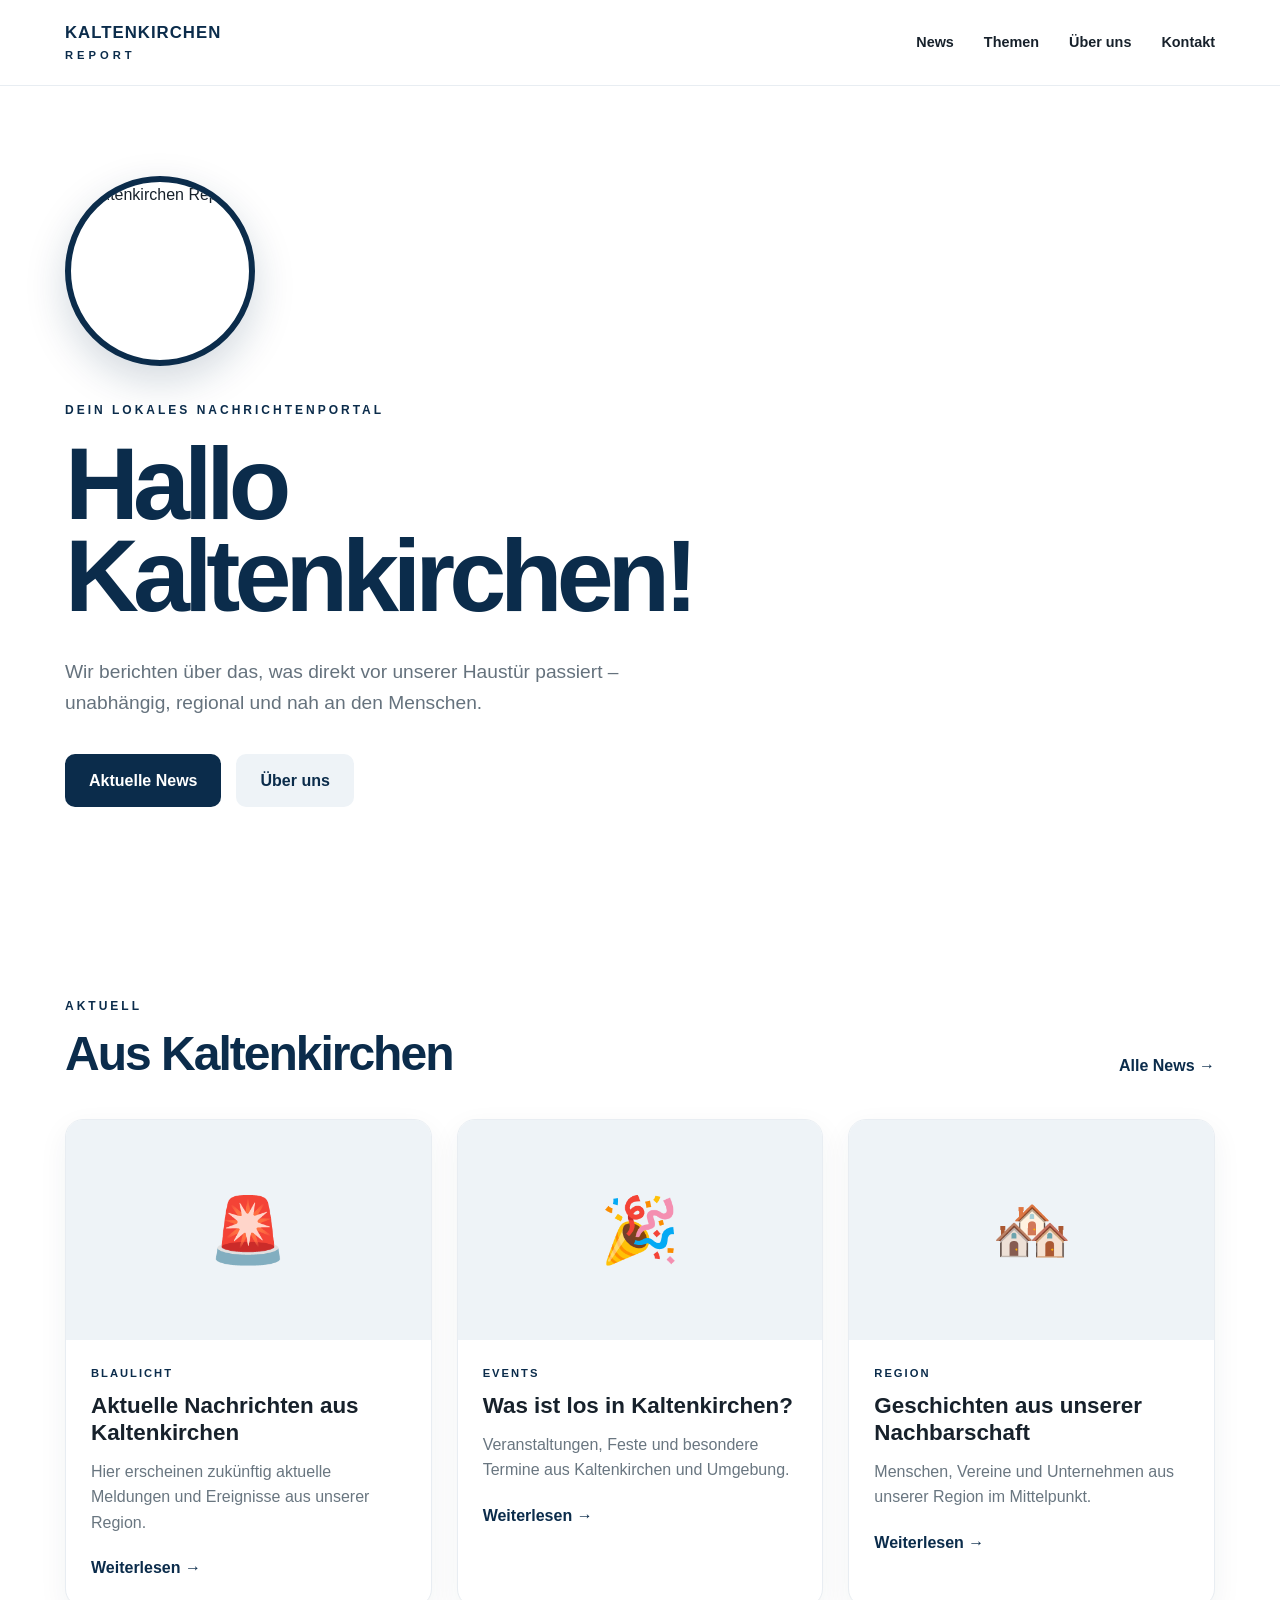
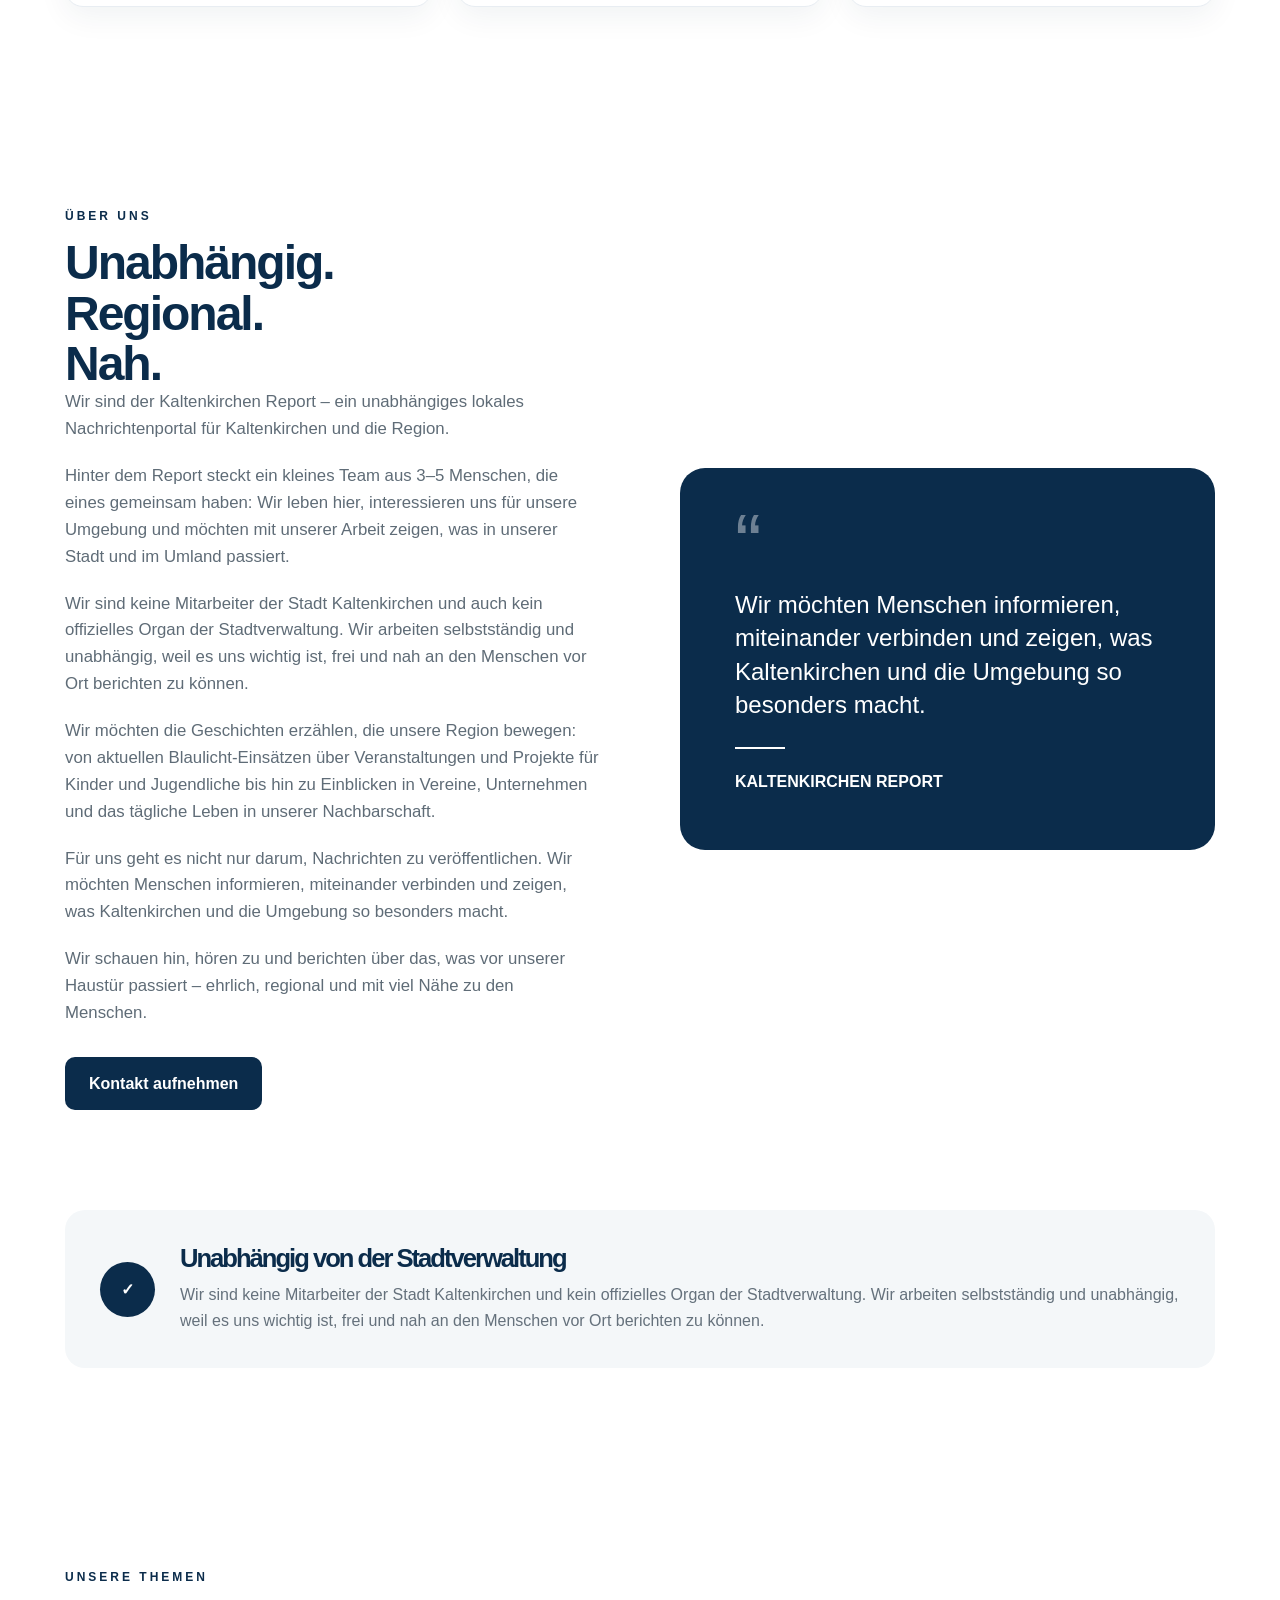
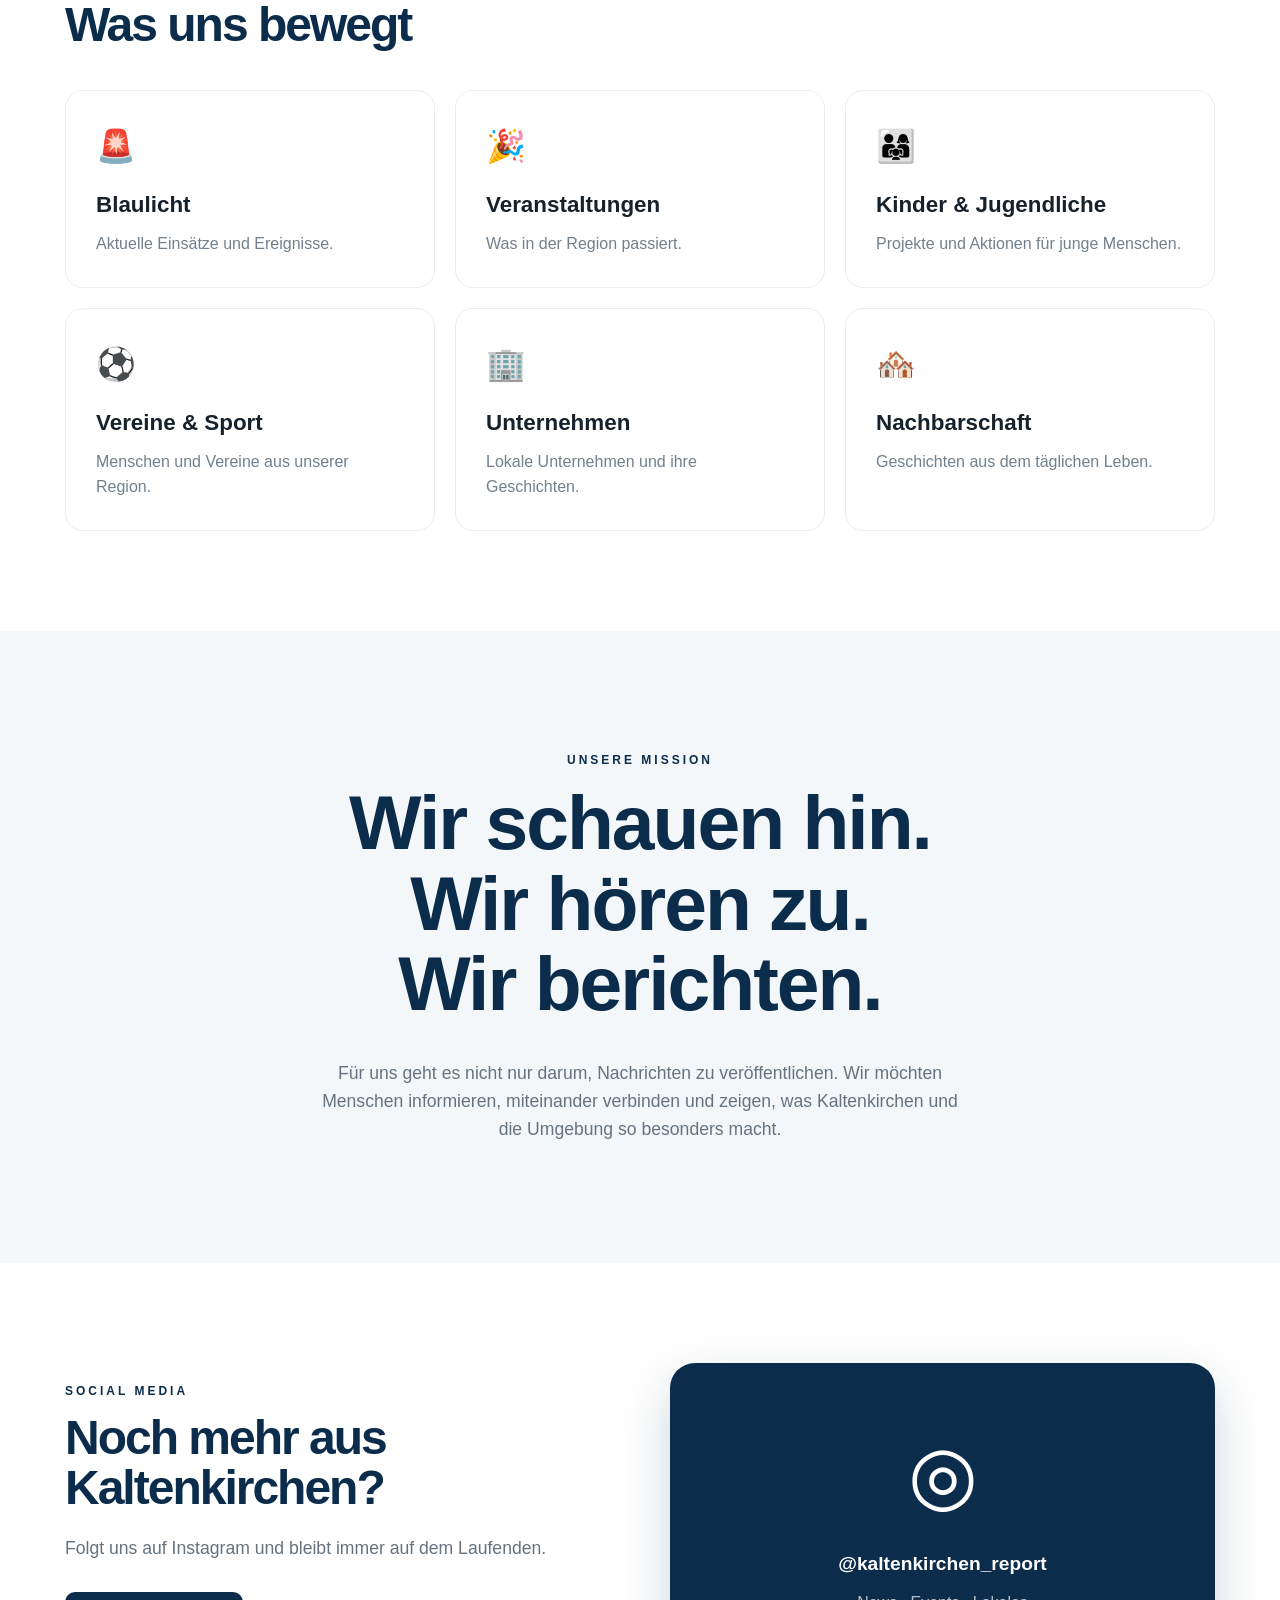
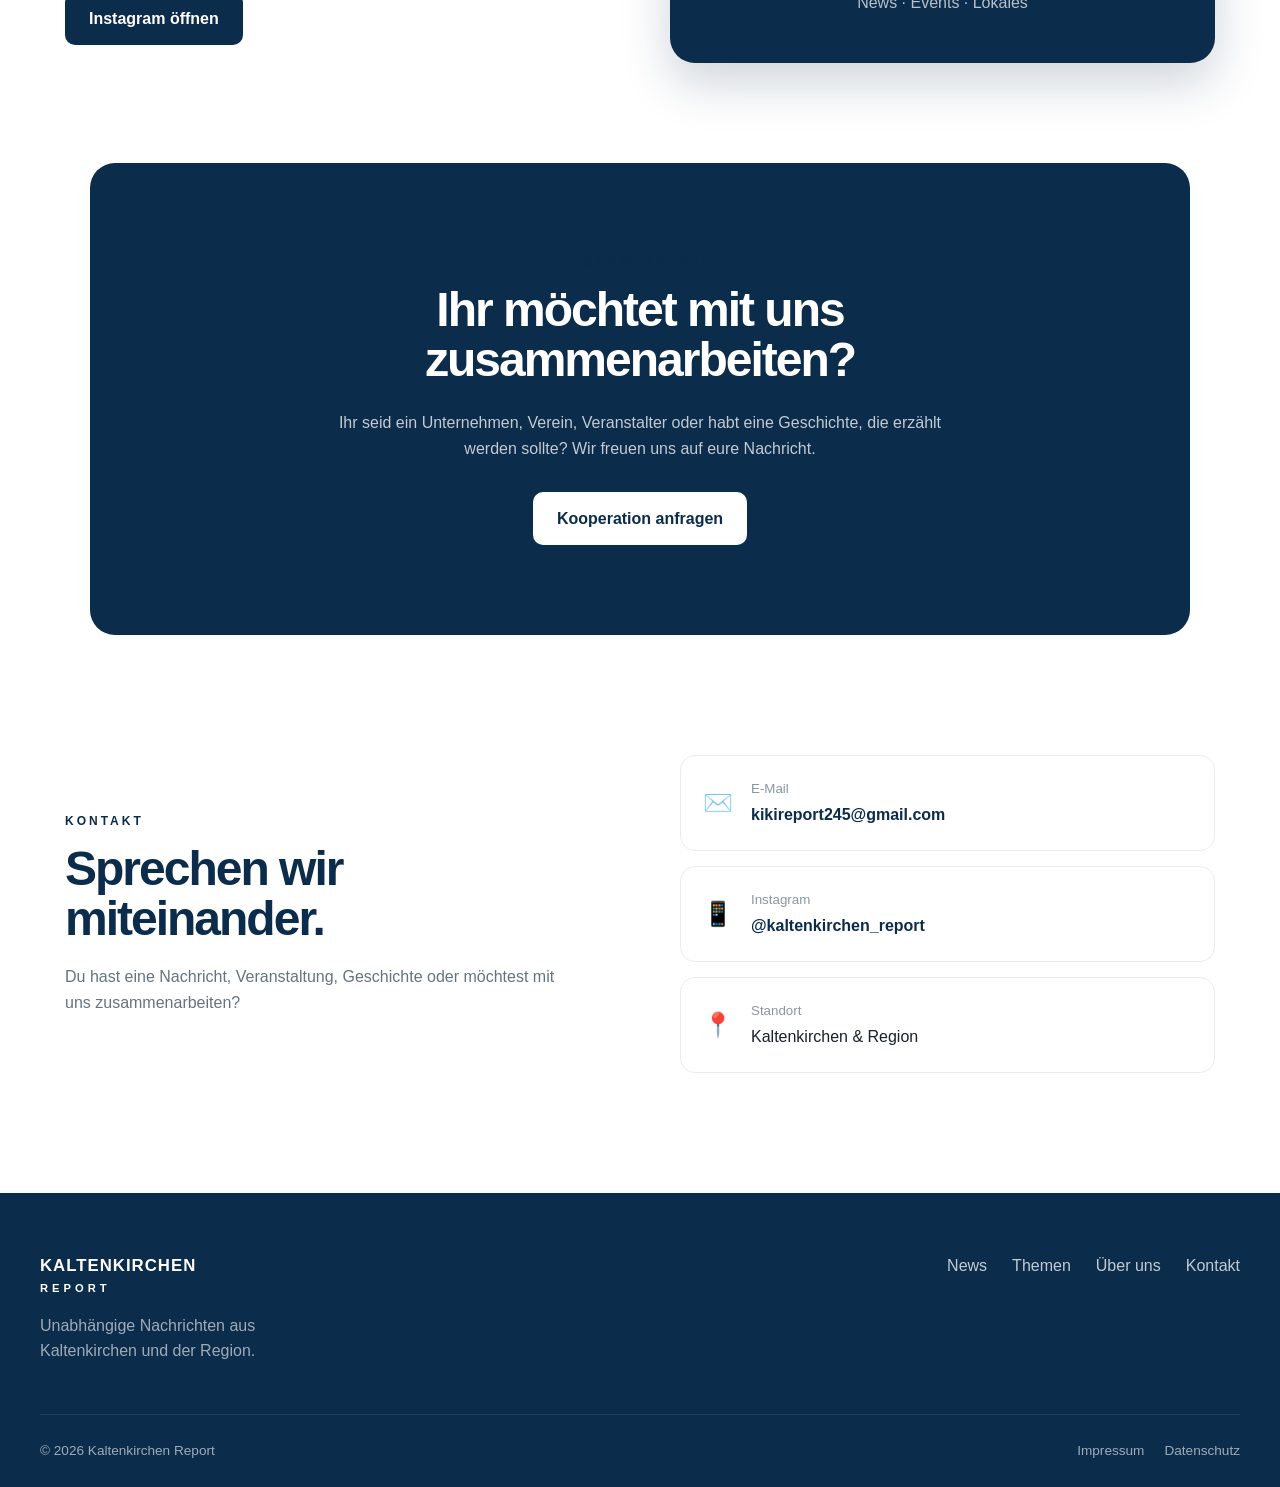
==== index.html @ 0bb42781 "Add files via upload" ====
<!DOCTYPE html>
<html lang="de">

<head>

    <meta charset="UTF-8">

    <meta name="viewport" content="width=device-width, initial-scale=1.0">

    <title>Kaltenkirchen Report | News aus Kaltenkirchen</title>

    <meta
        name="description"
        content="Kaltenkirchen Report – unabhängiges lokales Nachrichtenportal für Kaltenkirchen und die Region."
    >

    <link rel="stylesheet" href="Kaltenkirchen_report.css">

</head>


<body>


    <!-- =====================================
         NAVIGATION
         ===================================== -->

    <header class="navbar">

        <div class="nav-container">


            <a href="index.html" class="logo">

                KALTENKIRCHEN

                <span>REPORT</span>

            </a>


            <nav>

                <a href="#news">
                    News
                </a>

                <a href="#themen">
                    Themen
                </a>

                <a href="#ueber-uns">
                    Über uns
                </a>

                <a href="#kontakt">
                    Kontakt
                </a>

            </nav>

        </div>

    </header>



    <!-- =====================================
         HAUPTINHALT
         ===================================== -->

    <main>



        <!-- =====================================
             HERO
             ===================================== -->

        <section class="hero">


            <!-- LINKER BEREICH -->

            <div class="hero-content">
<div class="hero-image">

                <img
                    src="Bilder KKrp/Logo.png"
                    alt="Kaltenkirchen Report"
                >

            </div>

                <p class="hero-label">
                    DEIN LOKALES NACHRICHTENPORTAL
                </p>


                <h1>
                    Hallo<br>
                    Kaltenkirchen!
                </h1>


                <p class="hero-text">

                    Wir berichten über das, was direkt vor unserer
                    Haustür passiert – unabhängig, regional und nah
                    an den Menschen.

                </p>


                <div class="hero-buttons">


                    <a
                        href="#news"
                        class="button"
                    >
                        Aktuelle News
                    </a>


                    <a
                        href="#ueber-uns"
                        class="button button-light"
                    >
                        Über uns
                    </a>


                </div>


            </div>


        </section>



        <!-- =====================================
             NEWS
             ===================================== -->

        <section
            id="news"
            class="section"
        >


            <div class="section-heading">


                <div>

                    <p class="section-label">
                        AKTUELL
                    </p>

                    <h2>
                        Aus Kaltenkirchen
                    </h2>

                </div>


                <a
                    href="#"
                    class="text-link"
                >
                    Alle News →
                </a>


            </div>



            <div class="news-grid">


                <!-- NEWS 1 -->

                <article class="news-card">


                    <div class="news-image">

                        🚨

                    </div>


                    <div class="news-content">


                        <p class="category">
                            BLAULICHT
                        </p>


                        <h3>
                            Aktuelle Nachrichten aus Kaltenkirchen
                        </h3>


                        <p>
                            Hier erscheinen zukünftig aktuelle
                            Meldungen und Ereignisse aus unserer Region.
                        </p>


                        <a
                            href="#"
                            class="text-link"
                        >
                            Weiterlesen →
                        </a>


                    </div>


                </article>



                <!-- NEWS 2 -->

                <article class="news-card">


                    <div class="news-image">

                        🎉

                    </div>


                    <div class="news-content">


                        <p class="category">
                            EVENTS
                        </p>


                        <h3>
                            Was ist los in Kaltenkirchen?
                        </h3>


                        <p>
                            Veranstaltungen, Feste und besondere
                            Termine aus Kaltenkirchen und Umgebung.
                        </p>


                        <a
                            href="#"
                            class="text-link"
                        >
                            Weiterlesen →
                        </a>


                    </div>


                </article>



                <!-- NEWS 3 -->

                <article class="news-card">


                    <div class="news-image">

                        🏘️

                    </div>


                    <div class="news-content">


                        <p class="category">
                            REGION
                        </p>


                        <h3>
                            Geschichten aus unserer Nachbarschaft
                        </h3>


                        <p>
                            Menschen, Vereine und Unternehmen aus
                            unserer Region im Mittelpunkt.
                        </p>


                        <a
                            href="#"
                            class="text-link"
                        >
                            Weiterlesen →
                        </a>


                    </div>


                </article>


            </div>


        </section>



        <!-- =====================================
             ÜBER UNS
             ===================================== -->

        <section
            id="ueber-uns"
            class="about-section"
        >


            <div class="about-content">


                <p class="section-label">
                    ÜBER UNS
                </p>


                <h2>
                    Unabhängig.<br>
                    Regional.<br>
                    Nah.
                </h2>


                <p>

                    Wir sind der Kaltenkirchen Report – ein unabhängiges
                    lokales Nachrichtenportal für Kaltenkirchen und die Region.

                </p>


                <p>

                    Hinter dem Report steckt ein kleines Team aus 3–5 Menschen,
                    die eines gemeinsam haben: Wir leben hier, interessieren uns
                    für unsere Umgebung und möchten mit unserer Arbeit zeigen,
                    was in unserer Stadt und im Umland passiert.

                </p>


                <p>

                    Wir sind keine Mitarbeiter der Stadt Kaltenkirchen und auch
                    kein offizielles Organ der Stadtverwaltung. Wir arbeiten
                    selbstständig und unabhängig, weil es uns wichtig ist,
                    frei und nah an den Menschen vor Ort berichten zu können.

                </p>


                <p>

                    Wir möchten die Geschichten erzählen, die unsere Region
                    bewegen: von aktuellen Blaulicht-Einsätzen über
                    Veranstaltungen und Projekte für Kinder und Jugendliche
                    bis hin zu Einblicken in Vereine, Unternehmen und das
                    tägliche Leben in unserer Nachbarschaft.

                </p>


                <p>

                    Für uns geht es nicht nur darum, Nachrichten zu
                    veröffentlichen. Wir möchten Menschen informieren,
                    miteinander verbinden und zeigen, was Kaltenkirchen
                    und die Umgebung so besonders macht.

                </p>


                <p>

                    Wir schauen hin, hören zu und berichten über das,
                    was vor unserer Haustür passiert – ehrlich, regional
                    und mit viel Nähe zu den Menschen.

                </p>


                <a
                    href="#kontakt"
                    class="button"
                >
                    Kontakt aufnehmen
                </a>


            </div>



            <div class="about-highlight">


                <span class="quote-mark">
                    “
                </span>


                <p>

                    Wir möchten Menschen informieren,
                    miteinander verbinden und zeigen,
                    was Kaltenkirchen und die Umgebung
                    so besonders macht.

                </p>


                <div class="quote-line"></div>


                <strong>
                    KALTENKIRCHEN REPORT
                </strong>


            </div>


        </section>



        <!-- =====================================
             UNABHÄNGIGKEIT
             ===================================== -->

        <section class="independent-section">


            <div class="independent-card">


                <div class="independent-icon">
                    ✓
                </div>


                <div>


                    <h2>
                        Unabhängig von der Stadtverwaltung
                    </h2>


                    <p>

                        Wir sind keine Mitarbeiter der Stadt Kaltenkirchen
                        und kein offizielles Organ der Stadtverwaltung.
                        Wir arbeiten selbstständig und unabhängig, weil
                        es uns wichtig ist, frei und nah an den Menschen
                        vor Ort berichten zu können.

                    </p>


                </div>


            </div>


        </section>



        <!-- =====================================
             THEMEN
             ===================================== -->

        <section
            id="themen"
            class="section"
        >


            <div class="section-heading">


                <div>

                    <p class="section-label">
                        UNSERE THEMEN
                    </p>

                    <h2>
                        Was uns bewegt
                    </h2>

                </div>


            </div>



            <div class="topics-grid">


                <a
                    href="#"
                    class="topic-card"
                >

                    <span>
                        🚨
                    </span>

                    <h3>
                        Blaulicht
                    </h3>

                    <p>
                        Aktuelle Einsätze und Ereignisse.
                    </p>

                </a>



                <a
                    href="#"
                    class="topic-card"
                >

                    <span>
                        🎉
                    </span>

                    <h3>
                        Veranstaltungen
                    </h3>

                    <p>
                        Was in der Region passiert.
                    </p>

                </a>



                <a
                    href="#"
                    class="topic-card"
                >

                    <span>
                        👨‍👩‍👧
                    </span>

                    <h3>
                        Kinder & Jugendliche
                    </h3>

                    <p>
                        Projekte und Aktionen für junge Menschen.
                    </p>

                </a>



                <a
                    href="#"
                    class="topic-card"
                >

                    <span>
                        ⚽
                    </span>

                    <h3>
                        Vereine & Sport
                    </h3>

                    <p>
                        Menschen und Vereine aus unserer Region.
                    </p>

                </a>



                <a
                    href="#"
                    class="topic-card"
                >

                    <span>
                        🏢
                    </span>

                    <h3>
                        Unternehmen
                    </h3>

                    <p>
                        Lokale Unternehmen und ihre Geschichten.
                    </p>

                </a>



                <a
                    href="#"
                    class="topic-card"
                >

                    <span>
                        🏘️
                    </span>

                    <h3>
                        Nachbarschaft
                    </h3>

                    <p>
                        Geschichten aus dem täglichen Leben.
                    </p>

                </a>


            </div>


        </section>



        <!-- =====================================
             MISSION
             ===================================== -->

        <section class="mission-section">


            <p class="section-label">
                UNSERE MISSION
            </p>


            <h2>

                Wir schauen hin.<br>
                Wir hören zu.<br>
                Wir berichten.

            </h2>


            <p>

                Für uns geht es nicht nur darum, Nachrichten zu veröffentlichen.
                Wir möchten Menschen informieren, miteinander verbinden und
                zeigen, was Kaltenkirchen und die Umgebung so besonders macht.

            </p>


        </section>



        <!-- =====================================
             INSTAGRAM
             ===================================== -->

        <section class="instagram-section">


            <div>


                <p class="section-label">
                    SOCIAL MEDIA
                </p>


                <h2>

                    Noch mehr aus<br>
                    Kaltenkirchen?

                </h2>


                <p>

                    Folgt uns auf Instagram und bleibt
                    immer auf dem Laufenden.

                </p>


                <a
                    href="https://www.instagram.com/kaltenkirchen_report/"
                    target="_blank"
                    class="button"
                >
                    Instagram öffnen
                </a>


            </div>



            <div class="instagram-card">


                <div class="instagram-logo">
                    ◎
                </div>


                <strong>
                    @kaltenkirchen_report
                </strong>


                <p>
                    News · Events · Lokales
                </p>


            </div>


        </section>



        <!-- =====================================
             KOOPERATION
             ===================================== -->

        <section class="cooperation-section">


            <p class="section-label">
                ZUSAMMENARBEIT
            </p>


            <h2>

                Ihr möchtet mit uns
                zusammenarbeiten?

            </h2>


            <p>

                Ihr seid ein Unternehmen, Verein, Veranstalter
                oder habt eine Geschichte, die erzählt werden sollte?
                Wir freuen uns auf eure Nachricht.

            </p>


            <a
                href="#kontakt"
                class="button"
            >
                Kooperation anfragen
            </a>


        </section>



        <!-- =====================================
             KONTAKT
             ===================================== -->

        <section
            id="kontakt"
            class="contact-section"
        >


            <div>


                <p class="section-label">
                    KONTAKT
                </p>


                <h2>

                    Sprechen wir<br>
                    miteinander.

                </h2>


                <p>

                    Du hast eine Nachricht, Veranstaltung,
                    Geschichte oder möchtest mit uns
                    zusammenarbeiten?

                </p>


            </div>



            <div class="contact-card">


                <div class="contact-item">


                    <span>
                        ✉️
                    </span>


                    <div>

                        <small>
                            E-Mail
                        </small>


                        <a href="mailto:kikireport245@gmail.com">

                            kikireport245@gmail.com

                        </a>

                    </div>


                </div>



                <div class="contact-item">


                    <span>
                        📱
                    </span>


                    <div>

                        <small>
                            Instagram
                        </small>


                        <a
                            href="https://www.instagram.com/kaltenkirchen_report/"
                            target="_blank"
                        >

                            @kaltenkirchen_report

                        </a>

                    </div>


                </div>



                <div class="contact-item">


                    <span>
                        📍
                    </span>


                    <div>

                        <small>
                            Standort
                        </small>


                        <p>
                            Kaltenkirchen & Region
                        </p>

                    </div>


                </div>


            </div>


        </section>


    </main>



    <!-- =====================================
         FOOTER
         ===================================== -->

    <footer>


        <div class="footer-container">


            <div>


                <a
                    href="index.html"
                    class="logo footer-logo"
                >

                    KALTENKIRCHEN

                    <span>
                        REPORT
                    </span>

                </a>


                <p>

                    Unabhängige Nachrichten
                    aus Kaltenkirchen und der Region.

                </p>


            </div>



            <div class="footer-links">

                <a href="#news">
                    News
                </a>

                <a href="#themen">
                    Themen
                </a>

                <a href="#ueber-uns">
                    Über uns
                </a>

                <a href="#kontakt">
                    Kontakt
                </a>

            </div>


        </div>



        <div class="footer-bottom">


            <span>
                © 2026 Kaltenkirchen Report
            </span>


            <div>

                <a href="#">
                    Impressum
                </a>

                <a href="#">
                    Datenschutz
                </a>

            </div>


        </div>


    </footer>


</body>

</html>
---- Kaltenkirchen_report.css ----
/* ========================================
   KALTENKIRCHEN REPORT
   ======================================== */


/* ========================================
   GRUNDLAGEN
   ======================================== */

* {
    margin: 0;
    padding: 0;
    box-sizing: border-box;
}

html {
    scroll-behavior: smooth;
}

body {
    font-family: Arial, Helvetica, sans-serif;

    background-color: #ffffff;

    color: #17212b;

    line-height: 1.6;
}

a {
    color: inherit;

    text-decoration: none;
}

img {
    max-width: 100%;

    display: block;
}


/* ========================================
   NAVIGATION
   ======================================== */

.navbar {
    position: sticky;

    top: 0;

    z-index: 1000;

    background-color: rgba(255, 255, 255, 0.96);

    border-bottom: 1px solid #e8edf2;

    backdrop-filter: blur(10px);
}

.nav-container {
    max-width: 1200px;

    margin: 0 auto;

    padding: 20px 25px;

    display: flex;

    justify-content: space-between;

    align-items: center;
}

.logo {
    color: #0b2c4b;

    font-size: 1.05rem;

    font-weight: 900;

    letter-spacing: 1px;
}

.logo span {
    display: block;

    font-size: 0.7rem;

    letter-spacing: 4px;
}

nav {
    display: flex;

    gap: 30px;
}

nav a {
    font-size: 0.9rem;

    font-weight: 600;

    transition: 0.2s ease;
}

nav a:hover {
    color: #0b2c4b;

    transform: translateY(-1px);
}


/* ========================================
   HERO
   ======================================== */

.hero {
    max-width: 1200px;

    min-height: 680px;

    margin: 0 auto;

    padding: 90px 25px;

    display: flex;

    justify-content: space-between;

    align-items: center;

    gap: 70px;
}


/* LINKER HERO-BEREICH */

.hero-content {
    flex: 1;

    max-width: 650px;
}

.hero-label {
    color: #0b2c4b;

    font-size: 0.75rem;

    font-weight: 900;

    letter-spacing: 3px;

    margin-bottom: 18px;
}

h1 {
    color: #0b2c4b;

    font-size: clamp(4rem, 8vw, 7.5rem);

    font-weight: 900;

    line-height: 0.9;

    letter-spacing: -6px;

    margin-bottom: 35px;
}

.hero-text {
    max-width: 560px;

    color: #65727d;

    font-size: 1.2rem;

    margin-bottom: 35px;
}

.hero-buttons {
    display: flex;

    gap: 15px;

    flex-wrap: wrap;
}


/* RECHTER HERO-BEREICH */

.hero {
    max-width: 1200px;

    min-height: 680px;

    margin: 0 auto;

    padding: 90px 25px;

    display: flex;

    align-items: center;
}

.hero-content {
    width: 100%;

    max-width: 750px;
}

.hero-image {
    width: 190px;
    height: 190px;

    margin-bottom: 35px;

    border-radius: 50%;

    overflow: hidden;

    background: #ffffff;

    border: 6px solid #0b2c4b;

    box-shadow:
        0 15px 40px rgba(11, 44, 75, 0.18);

    display: flex;

    align-items: center;

    justify-content: center;
}

.hero-image img {
    width: 100%;
    height: 100%;

    object-fit: contain;

    display: block;
}


/* ========================================
   BUTTONS
   ======================================== */

.button {
    display: inline-block;

    padding: 14px 24px;

    border-radius: 10px;

    background-color: #0b2c4b;

    color: #ffffff;

    font-weight: 700;

    transition: 0.2s ease;
}

.button:hover {
    background-color: #123f65;

    transform: translateY(-3px);

    box-shadow:
        0 10px 25px rgba(11, 44, 75, 0.18);
}

.button-light {
    background-color: #eef3f7;

    color: #0b2c4b;
}

.button-light:hover {
    background-color: #dfe8ee;
}


/* ========================================
   ALLGEMEINE SECTIONS
   ======================================== */

.section {
    max-width: 1200px;

    margin: 0 auto;

    padding: 100px 25px;
}

.section-label {
    color: #0b2c4b;

    font-size: 0.75rem;

    font-weight: 900;

    letter-spacing: 3px;

    margin-bottom: 12px;
}

.section-heading {
    display: flex;

    justify-content: space-between;

    align-items: end;

    gap: 30px;

    margin-bottom: 40px;
}

h2 {
    color: #0b2c4b;

    font-size: 3rem;

    line-height: 1.05;

    letter-spacing: -2px;
}

h3 {
    color: #17212b;

    font-size: 1.4rem;

    line-height: 1.2;

    margin-bottom: 12px;
}

.text-link {
    color: #0b2c4b;

    font-weight: 700;
}

.text-link:hover {
    text-decoration: underline;
}


/* ========================================
   NEWS
   ======================================== */

.news-grid {
    display: grid;

    grid-template-columns:
        repeat(3, 1fr);

    gap: 25px;
}

.news-card {
    overflow: hidden;

    background-color: #ffffff;

    border: 1px solid #e8edf2;

    border-radius: 18px;

    box-shadow:
        0 10px 30px rgba(11, 44, 75, 0.06);

    transition: 0.25s ease;
}

.news-card:hover {
    transform: translateY(-6px);

    box-shadow:
        0 20px 40px rgba(11, 44, 75, 0.12);
}

.news-image {
    height: 220px;

    display: flex;

    justify-content: center;

    align-items: center;

    background-color: #eef3f7;

    font-size: 4rem;
}

.news-content {
    padding: 25px;
}

.category {
    color: #0b2c4b;

    font-size: 0.7rem;

    font-weight: 900;

    letter-spacing: 2px;

    margin-bottom: 10px;
}

.news-content p:not(.category) {
    color: #697680;

    margin-bottom: 20px;
}


/* ========================================
   ÜBER UNS
   ======================================== */

.about-section {
    max-width: 1200px;

    margin: 0 auto;

    padding: 100px 25px;

    display: grid;

    grid-template-columns:
        1fr 1fr;

    gap: 80px;

    align-items: center;
}

.about-content > p:not(.section-label) {
    color: #5f6c77;

    font-size: 1.05rem;

    margin-bottom: 20px;
}

.about-content .button {
    margin-top: 10px;
}

.about-highlight {
    padding: 55px;

    background-color: #0b2c4b;

    color: #ffffff;

    border-radius: 25px;
}

.quote-mark {
    display: block;

    font-size: 5rem;

    line-height: 0.5;

    opacity: 0.4;
}

.about-highlight p {
    font-size: 1.5rem;

    line-height: 1.4;

    margin: 25px 0;
}

.quote-line {
    width: 50px;

    height: 2px;

    background-color: #ffffff;

    margin-bottom: 20px;
}


/* ========================================
   UNABHÄNGIGKEIT
   ======================================== */

.independent-section {
    max-width: 1200px;

    margin: 0 auto;

    padding: 0 25px 100px;
}

.independent-card {
    display: flex;

    align-items: center;

    gap: 25px;

    padding: 35px;

    background-color: #f4f7f9;

    border-radius: 20px;
}

.independent-icon {
    width: 55px;

    height: 55px;

    flex-shrink: 0;

    display: flex;

    justify-content: center;

    align-items: center;

    border-radius: 50%;

    background-color: #0b2c4b;

    color: #ffffff;

    font-weight: 900;
}

.independent-card h2 {
    font-size: 1.6rem;

    margin-bottom: 10px;
}

.independent-card p {
    color: #65717c;
}


/* ========================================
   THEMEN
   ======================================== */

.topics-grid {
    display: grid;

    grid-template-columns:
        repeat(3, 1fr);

    gap: 20px;
}

.topic-card {
    padding: 30px;

    border: 1px solid #e8edf2;

    border-radius: 18px;

    transition: 0.2s ease;
}

.topic-card:hover {
    background-color: #0b2c4b;

    color: #ffffff;

    transform: translateY(-4px);
}

.topic-card span {
    display: block;

    font-size: 2rem;

    margin-bottom: 20px;
}

.topic-card p {
    color: #71808c;
}

.topic-card:hover h3,
.topic-card:hover p {
    color: #ffffff;
}


/* ========================================
   MISSION
   ======================================== */

.mission-section {
    padding: 120px 25px;

    text-align: center;

    background-color: #f4f7f9;
}

.mission-section h2 {
    font-size: clamp(3rem, 6vw, 6rem);

    margin-bottom: 35px;
}

.mission-section > p:last-child {
    max-width: 650px;

    margin: 0 auto;

    color: #66737e;

    font-size: 1.1rem;
}


/* ========================================
   INSTAGRAM
   ======================================== */

.instagram-section {
    max-width: 1200px;

    margin: 0 auto;

    padding: 100px 25px;

    display: grid;

    grid-template-columns:
        1fr 1fr;

    gap: 60px;

    align-items: center;
}

.instagram-section > div:first-child > p:not(.section-label) {
    color: #66737e;

    margin: 20px 0 30px;

    font-size: 1.1rem;
}

.instagram-card {
    min-height: 300px;

    display: flex;

    flex-direction: column;

    justify-content: center;

    align-items: center;

    gap: 10px;

    background-color: #0b2c4b;

    color: #ffffff;

    border-radius: 25px;

    box-shadow:
        0 20px 50px rgba(11, 44, 75, 0.2);
}

.instagram-logo {
    font-size: 5rem;
}

.instagram-card strong {
    font-size: 1.2rem;
}

.instagram-card p {
    opacity: 0.7;
}


/* ========================================
   KOOPERATION
   ======================================== */

.cooperation-section {
    max-width: 1100px;

    margin: 0 auto;

    padding: 90px 50px;

    text-align: center;

    background-color: #0b2c4b;

    color: #ffffff;

    border-radius: 25px;
}

.cooperation-section h2 {
    max-width: 750px;

    margin: 0 auto 25px;

    color: #ffffff;
}

.cooperation-section > p:not(.section-label) {
    max-width: 650px;

    margin: 0 auto 30px;

    opacity: 0.75;
}

.cooperation-section .button {
    background-color: #ffffff;

    color: #0b2c4b;
}


/* ========================================
   KONTAKT
   ======================================== */

.contact-section {
    max-width: 1200px;

    margin: 0 auto;

    padding: 120px 25px;

    display: grid;

    grid-template-columns:
        1fr 1fr;

    gap: 80px;

    align-items: center;
}

.contact-section > div:first-child > p:not(.section-label) {
    max-width: 500px;

    color: #66737e;

    margin-top: 20px;
}

.contact-card {
    display: flex;

    flex-direction: column;

    gap: 15px;
}

.contact-item {
    display: flex;

    align-items: center;

    gap: 18px;

    padding: 22px;

    border: 1px solid #e8edf2;

    border-radius: 15px;
}

.contact-item > span {
    font-size: 1.5rem;
}

.contact-item small {
    display: block;

    color: #8a969f;

    margin-bottom: 3px;
}

.contact-item a {
    color: #0b2c4b;

    font-weight: 700;
}


/* ========================================
   FOOTER
   ======================================== */

footer {
    padding: 60px 25px 25px;

    background-color: #0b2c4b;

    color: #ffffff;
}

.footer-container {
    max-width: 1200px;

    margin: 0 auto;

    padding-bottom: 50px;

    display: flex;

    justify-content: space-between;

    gap: 50px;
}

.footer-logo {
    display: inline-block;

    color: #ffffff;

    margin-bottom: 15px;
}

.footer-container p {
    max-width: 300px;

    opacity: 0.6;
}

.footer-links {
    display: flex;

    gap: 25px;

    align-items: flex-start;
}

.footer-links a {
    opacity: 0.75;
}

.footer-links a:hover {
    opacity: 1;
}

.footer-bottom {
    max-width: 1200px;

    margin: 0 auto;

    padding-top: 25px;

    border-top:
        1px solid rgba(255, 255, 255, 0.15);

    display: flex;

    justify-content: space-between;

    gap: 20px;

    font-size: 0.85rem;

    opacity: 0.6;
}

.footer-bottom div {
    display: flex;

    gap: 20px;
}


/* ========================================
   TABLET
   ======================================== */

@media (max-width: 950px) {

    .hero {
        gap: 40px;
    }

    .hero-image {
        width: 350px;

        height: 450px;
    }

    .news-grid {
        grid-template-columns:
            repeat(2, 1fr);
    }

    .topics-grid {
        grid-template-columns:
            repeat(2, 1fr);
    }

}


/* ========================================
   MOBILE
   ======================================== */

@media (max-width: 750px) {


    /* NAVIGATION */

    .nav-container {
        flex-direction: column;

        gap: 15px;
    }

    nav {
        gap: 18px;

        justify-content: center;

        flex-wrap: wrap;
    }


    /* HERO */

    .hero {
        min-height: auto;

        padding: 70px 25px;

        flex-direction: column;

        align-items: stretch;

        gap: 50px;
    }

    h1 {
        font-size: 4.5rem;

        letter-spacing: -4px;
    }

    .hero-image {
        width: 100%;

        height: 420px;
    }


    /* NEWS */

    .news-grid {
        grid-template-columns: 1fr;
    }


    /* ÜBER UNS */

    .about-section {
        grid-template-columns: 1fr;

        gap: 40px;
    }


    /* INSTAGRAM */

    .instagram-section {
        grid-template-columns: 1fr;

        gap: 40px;
    }


    /* KONTAKT */

    .contact-section {
        grid-template-columns: 1fr;

        gap: 40px;
    }


    /* FOOTER */

    .footer-container {
        flex-direction: column;
    }

    .footer-bottom {
        flex-direction: column;
    }

}


/* ========================================
   KLEINE HANDYS
   ======================================== */

@media (max-width: 500px) {


    h1 {
        font-size: 3.5rem;

        letter-spacing: -3px;
    }

    h2 {
        font-size: 2.3rem;
    }

    .hero-text {
        font-size: 1.05rem;
    }

    .hero-buttons {
        flex-direction: column;
    }

    .hero-buttons .button {
        text-align: center;
    }

    .topics-grid {
        grid-template-columns: 1fr;
    }

    .about-highlight {
        padding: 35px;
    }

    .cooperation-section {
        margin: 0 15px;

        padding: 60px 25px;
    }

    .footer-links {
        flex-direction: column;

        gap: 10px;
    }

}
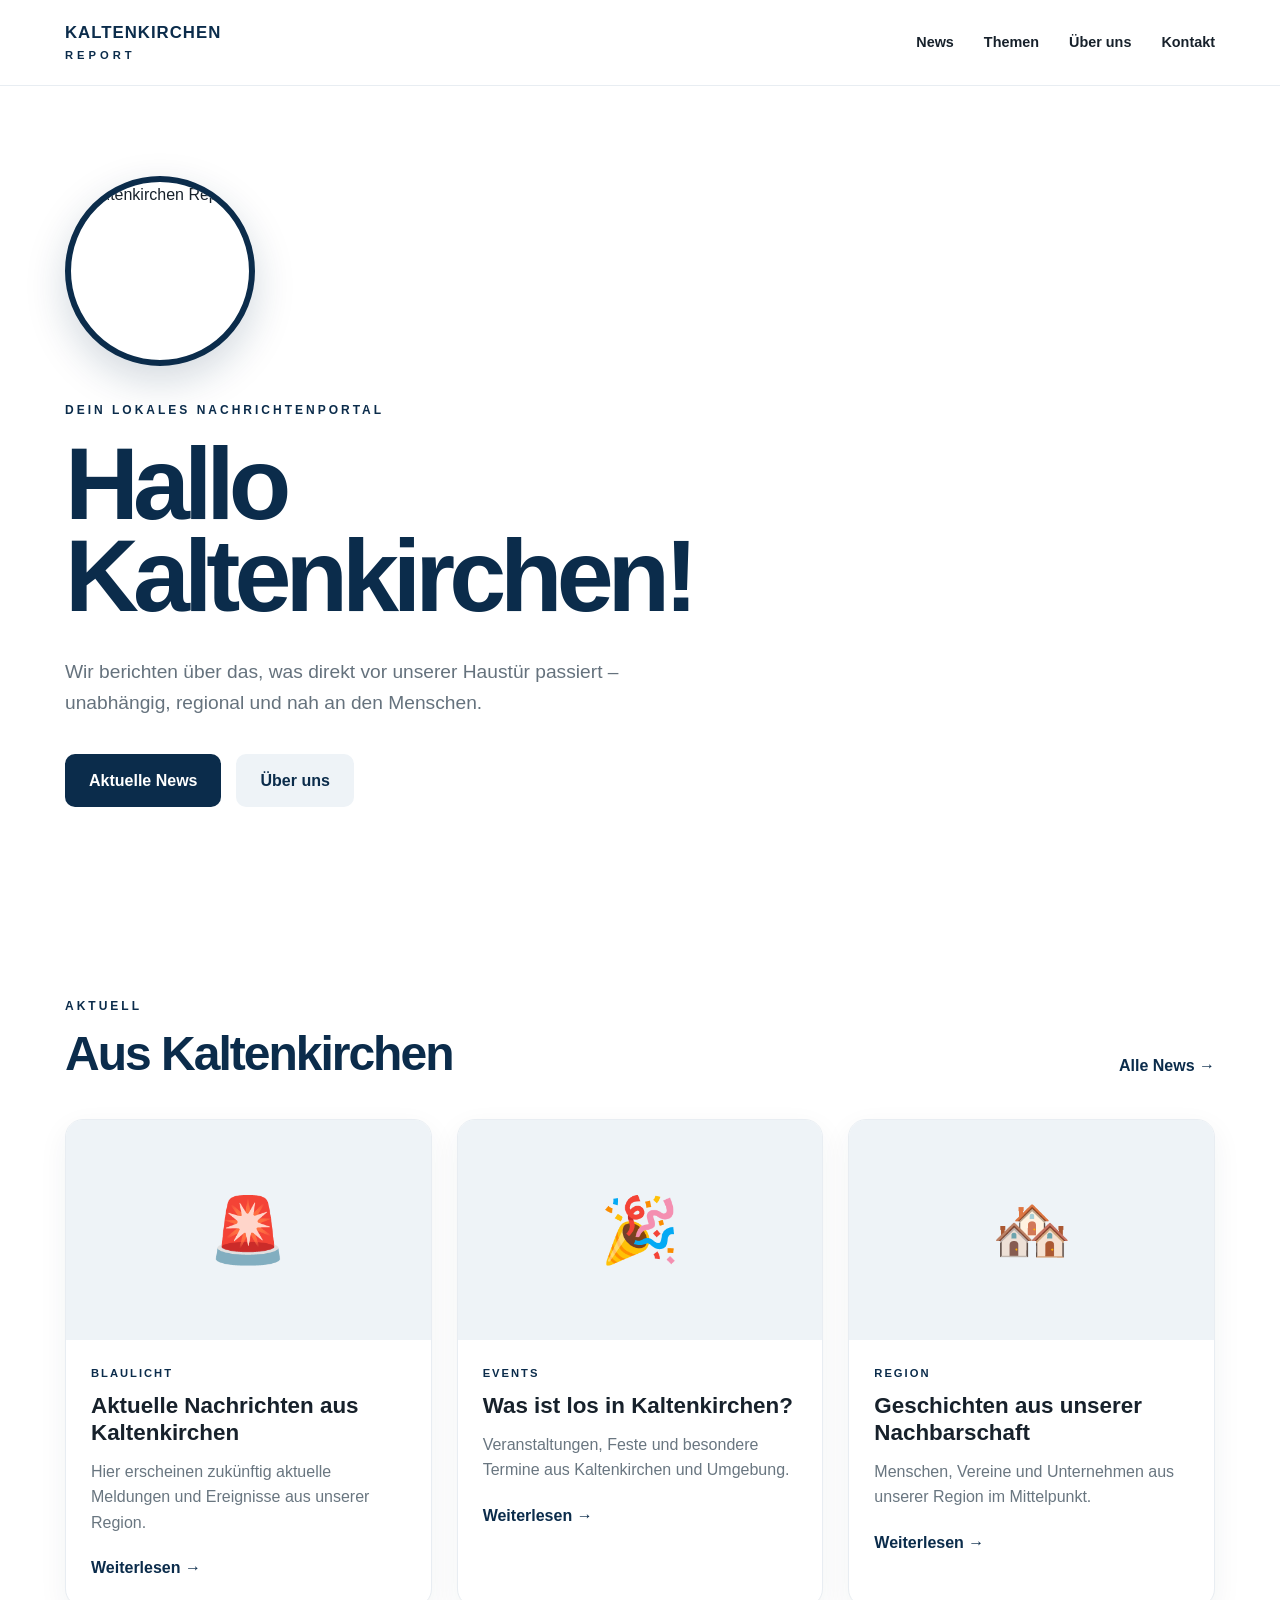
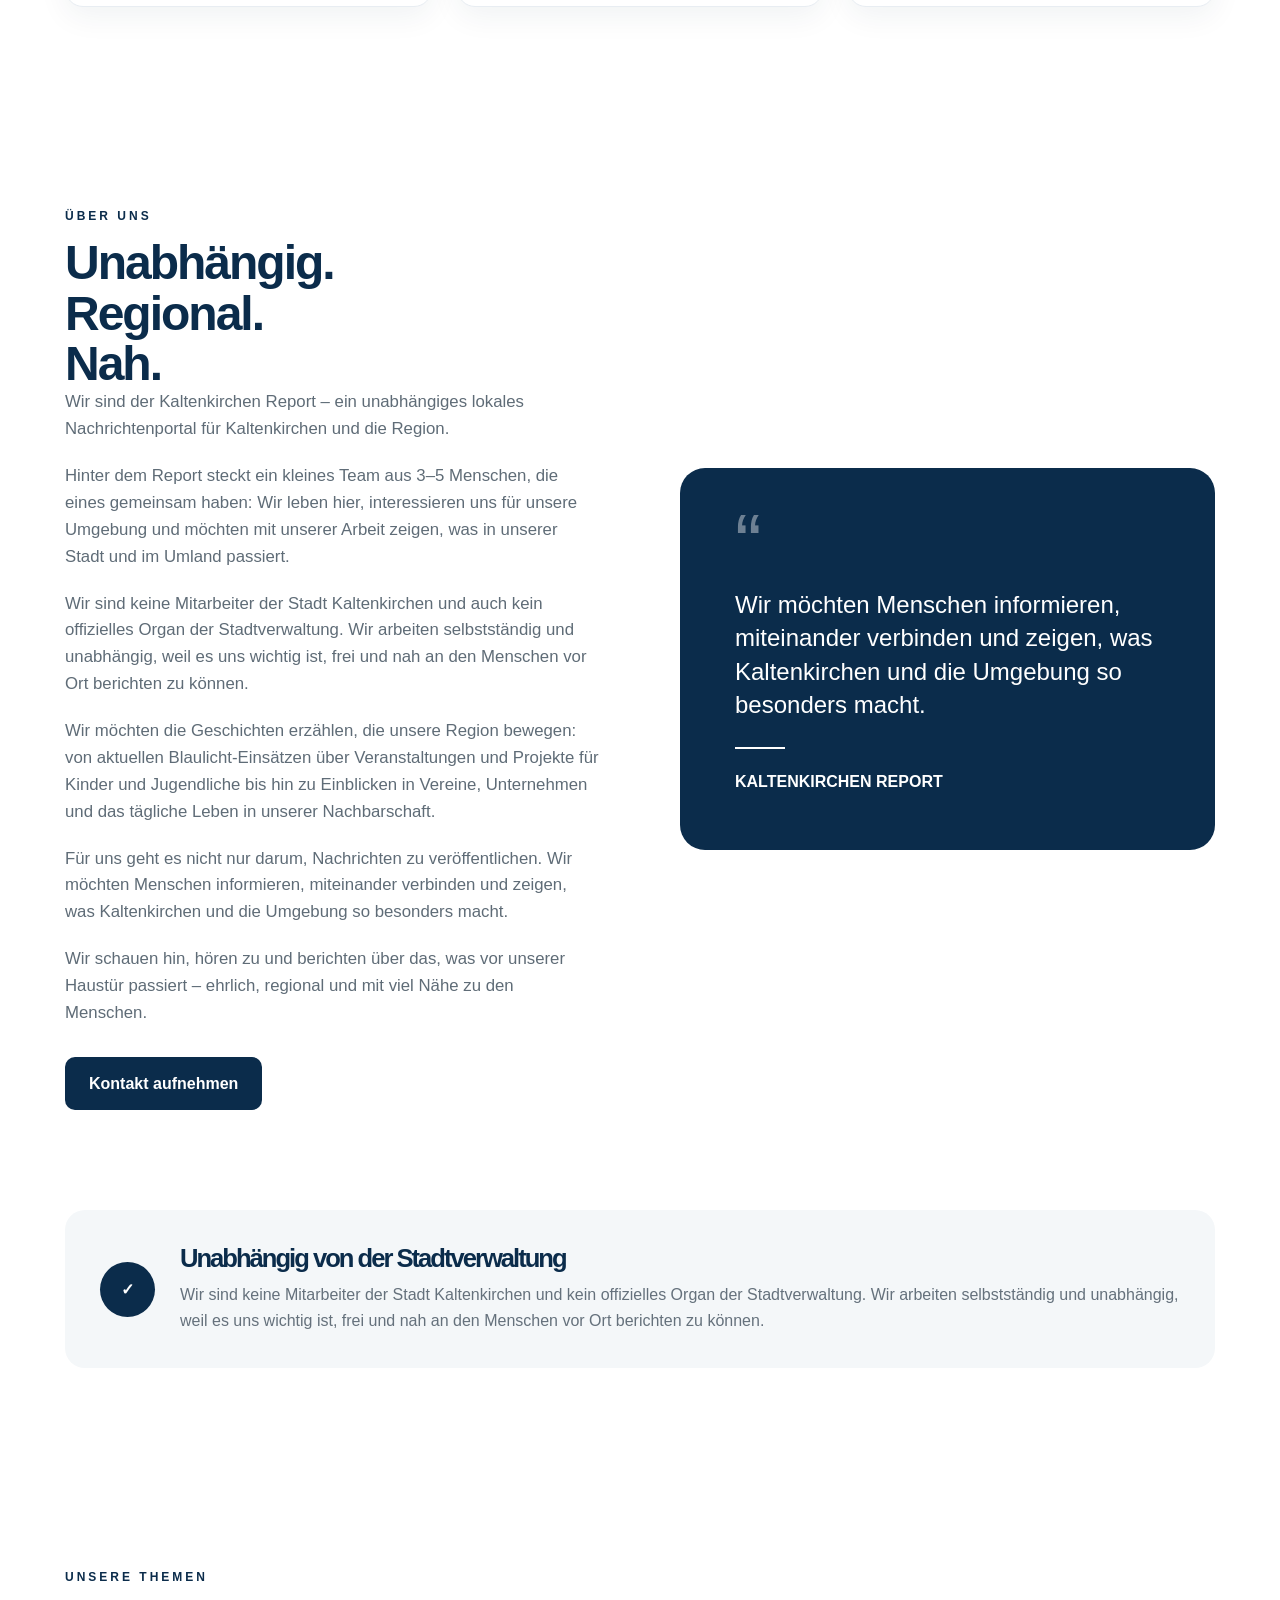
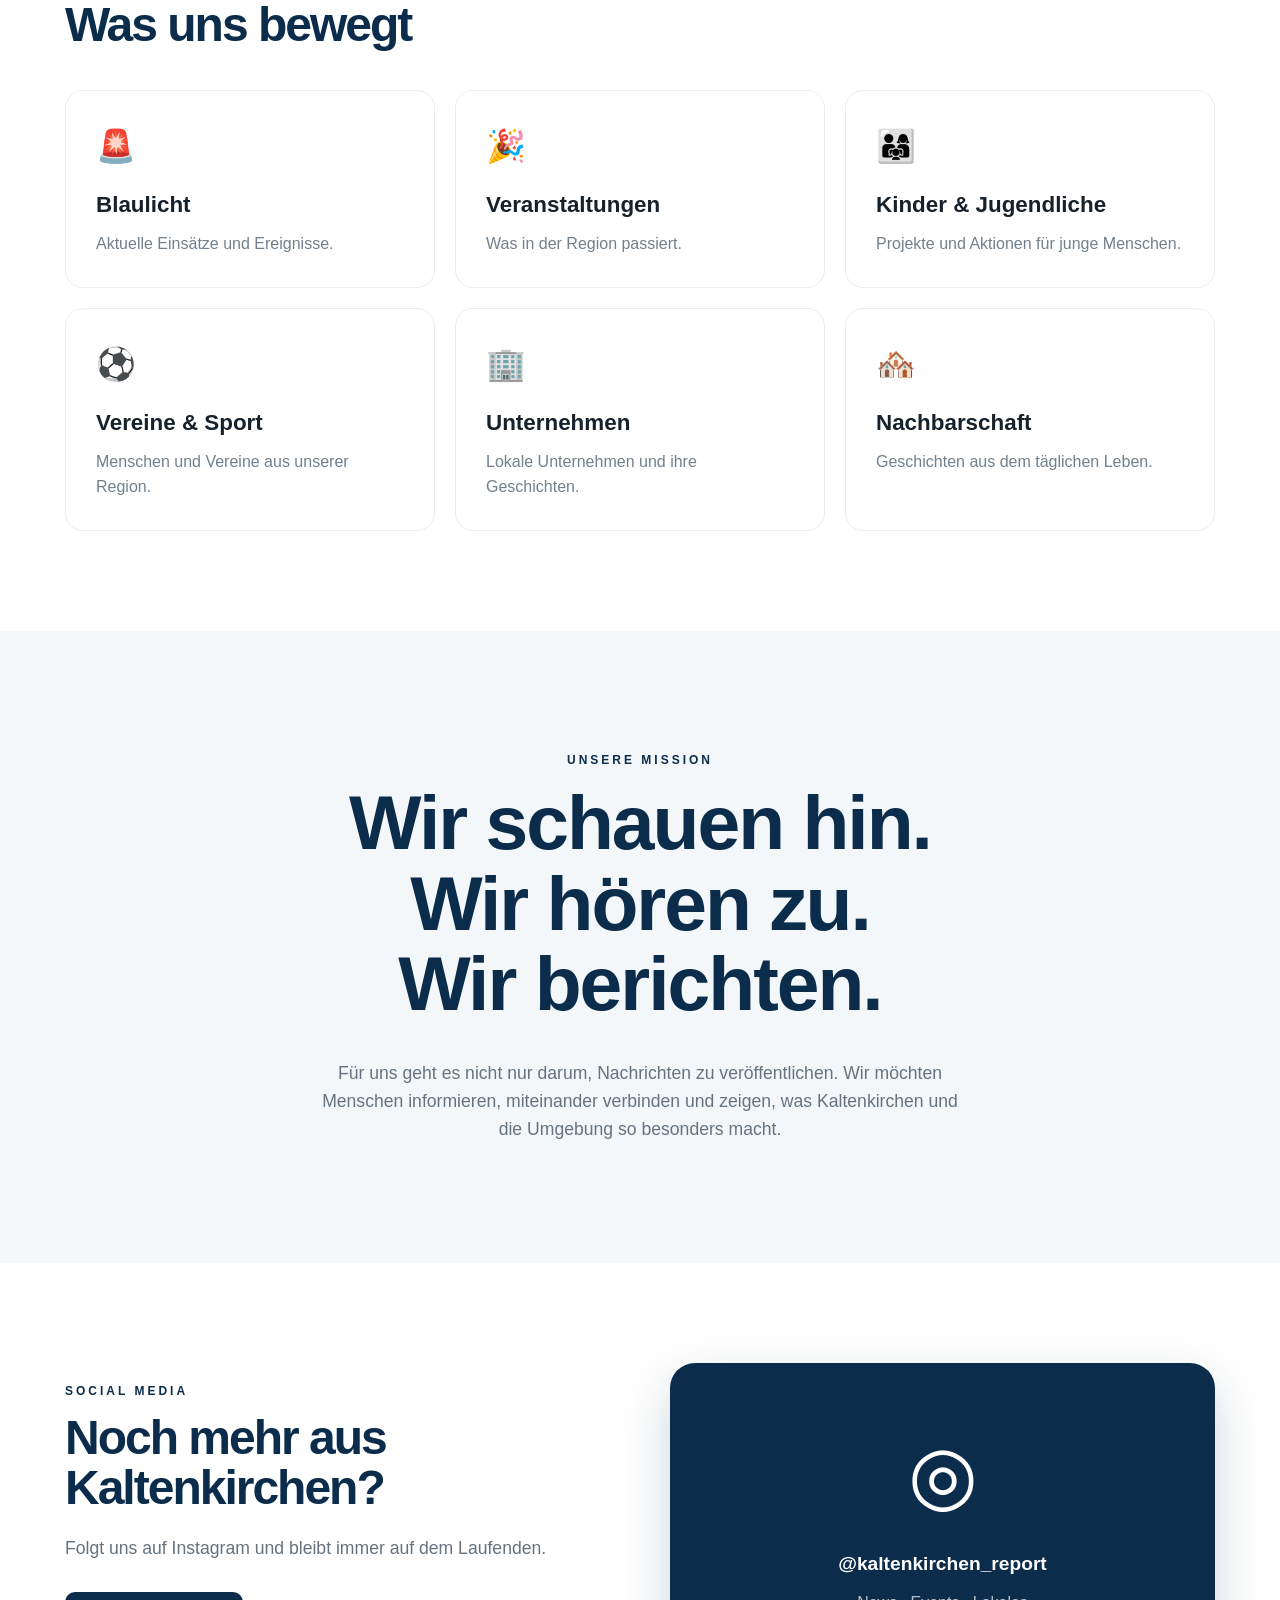
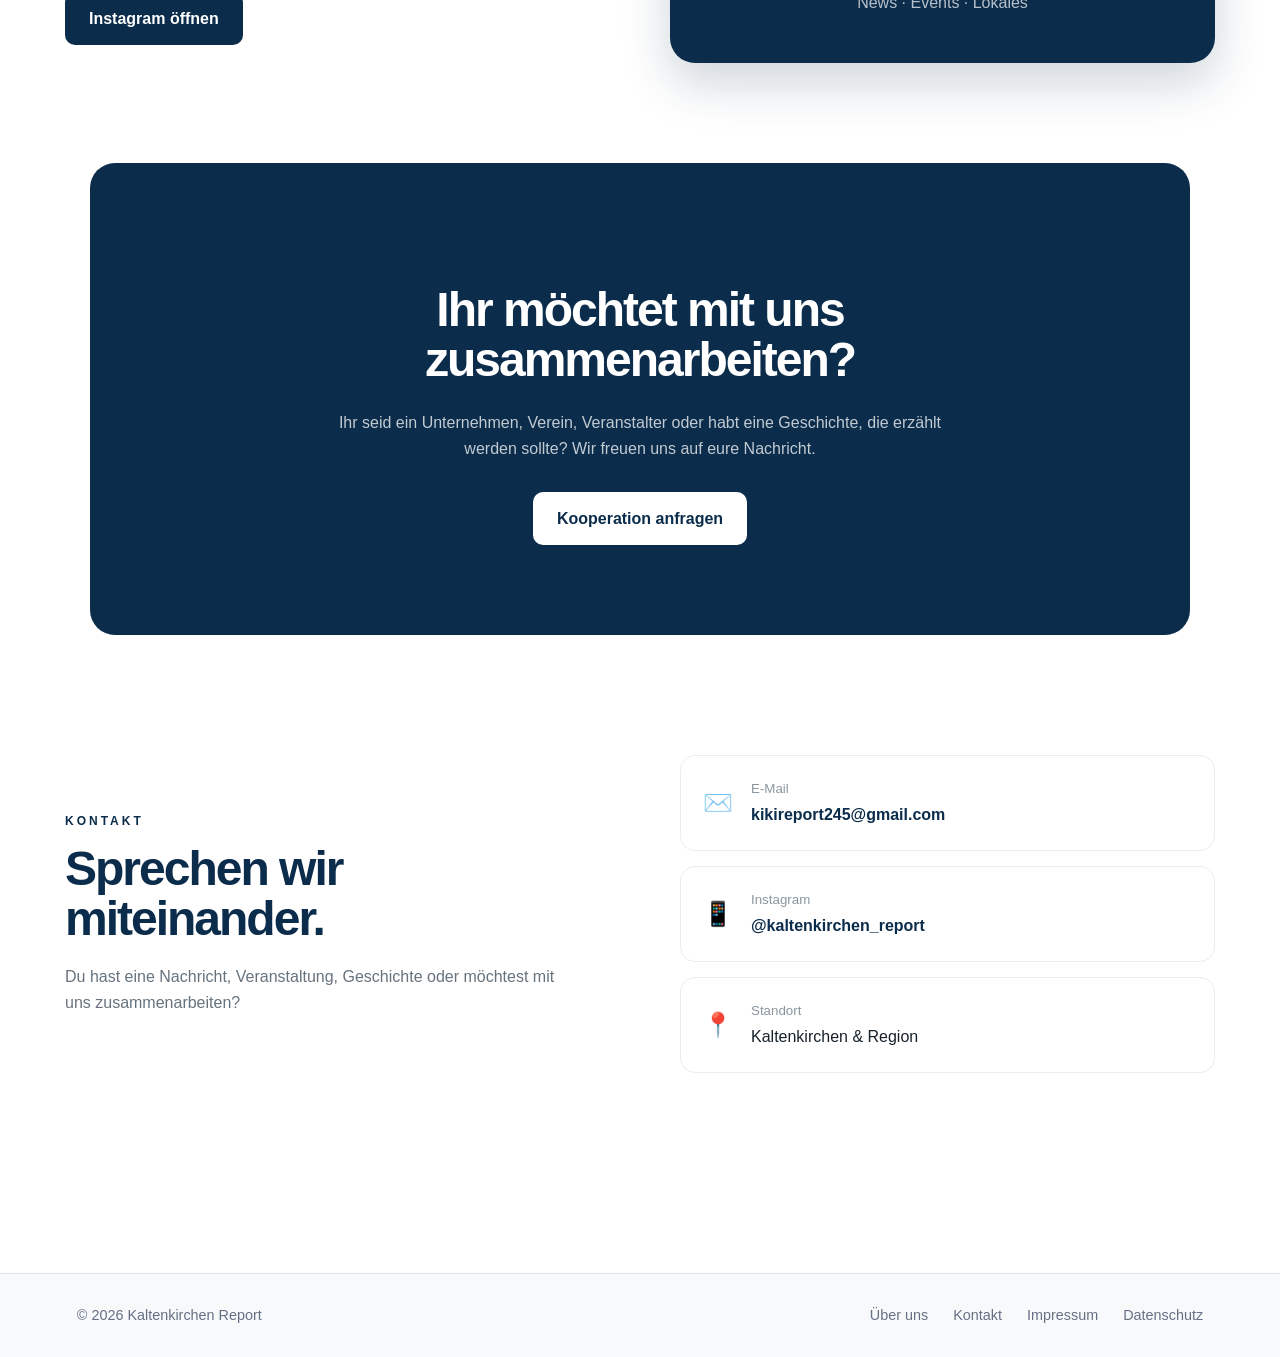
==== commit acc648bd: "Add files via upload" ====
--- a/index.html
+++ b/index.html
@@ -87,7 +87,7 @@
 <div class="hero-image">
 
                 <img
-                    src="Bilder KKrp/Logo.png"
+                    src="Bilder/Logo.png"
                     alt="Kaltenkirchen Report"
                 >
 
@@ -948,93 +948,24 @@
          FOOTER
          ===================================== -->
 
-    <footer>
-
-
-        <div class="footer-container">
-
-
-            <div>
-
-
-                <a
-                    href="index.html"
-                    class="logo footer-logo"
-                >
-
-                    KALTENKIRCHEN
-
-                    <span>
-                        REPORT
-                    </span>
-
-                </a>
-
-
-                <p>
-
-                    Unabhängige Nachrichten
-                    aus Kaltenkirchen und der Region.
-
-                </p>
-
-
-            </div>
-
-
-
-            <div class="footer-links">
-
-                <a href="#news">
-                    News
-                </a>
-
-                <a href="#themen">
-                    Themen
-                </a>
-
-                <a href="#ueber-uns">
-                    Über uns
-                </a>
-
-                <a href="#kontakt">
-                    Kontakt
-                </a>
-
-            </div>
-
-
+    
+
+<footer>
+    <div class="footer-content">
+
+        <p>
+            © 2026 Kaltenkirchen Report
+        </p>
+
+        <div class="footer-links">
+            <a href="ueber-uns.html">Über uns</a>
+            <a href="kontakt.html">Kontakt</a>
+            <a href="Rechtliches/impressum.html">Impressum</a>
+            <a href="Rechtliches/datenschutz.html">Datenschutz</a>
         </div>
 
-
-
-        <div class="footer-bottom">
-
-
-            <span>
-                © 2026 Kaltenkirchen Report
-            </span>
-
-
-            <div>
-
-                <a href="#">
-                    Impressum
-                </a>
-
-                <a href="#">
-                    Datenschutz
-                </a>
-
-            </div>
-
-
-        </div>
-
-
-    </footer>
-
-
+    </div>
+</footer>
 </body>
 
 </html>
--- a/Kaltenkirchen_report.css
+++ b/Kaltenkirchen_report.css
@@ -813,85 +813,46 @@
    FOOTER
    ======================================== */
 
+
 footer {
-    padding: 60px 25px 25px;
-
-    background-color: #0b2c4b;
-
-    color: #ffffff;
-}
-
-.footer-container {
+    margin-top: 80px;
+    padding: 30px 6%;
+    border-top: 1px solid rgba(11, 44, 75, 0.12);
+    background: #f7f9fb;
+}
+
+.footer-content {
     max-width: 1200px;
-
     margin: 0 auto;
 
-    padding-bottom: 50px;
-
-    display: flex;
-
+    display: flex;
+    align-items: center;
     justify-content: space-between;
-
-    gap: 50px;
-}
-
-.footer-logo {
-    display: inline-block;
-
-    color: #ffffff;
-
-    margin-bottom: 15px;
-}
-
-.footer-container p {
-    max-width: 300px;
-
-    opacity: 0.6;
+    gap: 30px;
+}
+
+.footer-content p {
+    margin: 0;
+    color: #667085;
+    font-size: 0.9rem;
 }
 
 .footer-links {
     display: flex;
-
     gap: 25px;
-
-    align-items: flex-start;
+    align-items: center;
 }
 
 .footer-links a {
-    opacity: 0.75;
+    color: #667085;
+    text-decoration: none;
+    font-size: 0.9rem;
+    transition: color 0.2s ease;
 }
 
 .footer-links a:hover {
-    opacity: 1;
-}
-
-.footer-bottom {
-    max-width: 1200px;
-
-    margin: 0 auto;
-
-    padding-top: 25px;
-
-    border-top:
-        1px solid rgba(255, 255, 255, 0.15);
-
-    display: flex;
-
-    justify-content: space-between;
-
-    gap: 20px;
-
-    font-size: 0.85rem;
-
-    opacity: 0.6;
-}
-
-.footer-bottom div {
-    display: flex;
-
-    gap: 20px;
-}
-
+    color: #0b2c4b;
+}
 
 /* ========================================
    TABLET
@@ -1069,4 +1030,352 @@
         gap: 10px;
     }
 
+}
+
+/* =========================================
+   KALTENKIRCHEN REPORT
+   RECHTLICHE SEITEN
+   ========================================= */
+
+.legal-main {
+    width: 100%;
+    max-width: 1200px;
+    margin: 0 auto;
+    padding: 90px 6% 110px;
+}
+
+
+/* -----------------------------------------
+   HERO
+   ----------------------------------------- */
+
+.legal-hero {
+    position: relative;
+    padding: 40px 0 70px;
+    max-width: 850px;
+}
+
+.legal-kicker {
+    display: inline-block;
+
+    color: #0b2c4b;
+
+    font-size: 0.78rem;
+    font-weight: 800;
+
+    letter-spacing: 0.18em;
+
+    margin-bottom: 18px;
+}
+
+.legal-hero h1 {
+    margin: 0;
+
+    color: #0b2c4b;
+
+    font-size: clamp(3.5rem, 8vw, 7rem);
+
+    line-height: 0.9;
+
+    letter-spacing: -0.055em;
+}
+
+.legal-hero p {
+    margin-top: 30px;
+
+    max-width: 700px;
+
+    color: #667085;
+
+    font-size: 1.08rem;
+
+    line-height: 1.8;
+}
+
+
+/* -----------------------------------------
+   RECHTLICHE INHALTE
+   ----------------------------------------- */
+
+.legal-card {
+
+    width: 100%;
+
+    background: #ffffff;
+
+    border-radius: 28px;
+
+    border: 1px solid rgba(11, 44, 75, 0.08);
+
+    box-shadow:
+        0 25px 70px rgba(11, 44, 75, 0.08);
+
+    overflow: hidden;
+}
+
+
+/* -----------------------------------------
+   ABSCHNITTE
+   ----------------------------------------- */
+
+.legal-section {
+
+    display: grid;
+
+    grid-template-columns: 90px 1fr;
+
+    gap: 35px;
+
+    padding: 50px 55px;
+
+    border-bottom: 1px solid rgba(11, 44, 75, 0.08);
+
+    transition: background 0.25s ease;
+}
+
+
+.legal-section:hover {
+    background: #fafcfe;
+}
+
+
+.legal-section:last-of-type {
+    border-bottom: none;
+}
+
+
+/* -----------------------------------------
+   NUMMERN
+   ----------------------------------------- */
+
+.legal-number {
+
+    display: flex;
+
+    align-items: flex-start;
+
+    color: #0b2c4b;
+
+    font-size: 0.75rem;
+
+    font-weight: 800;
+
+    letter-spacing: 0.15em;
+
+    padding-top: 5px;
+}
+
+
+/* -----------------------------------------
+   ÜBERSCHRIFTEN
+   ----------------------------------------- */
+
+.legal-section h2 {
+
+    margin: 0 0 18px;
+
+    color: #0b2c4b;
+
+    font-size: 1.5rem;
+
+    line-height: 1.3;
+
+    letter-spacing: -0.02em;
+}
+
+
+/* -----------------------------------------
+   TEXT
+   ----------------------------------------- */
+
+.legal-section p {
+
+    max-width: 720px;
+
+    margin: 0 0 18px;
+
+    color: #5f6b7a;
+
+    font-size: 1rem;
+
+    line-height: 1.85;
+}
+
+
+.legal-section p:last-child {
+    margin-bottom: 0;
+}
+
+
+/* -----------------------------------------
+   LINKS
+   ----------------------------------------- */
+
+.legal-section a {
+
+    color: #0b2c4b;
+
+    font-weight: 700;
+
+    text-decoration: none;
+
+    border-bottom: 1px solid rgba(11, 44, 75, 0.25);
+
+    transition: all 0.2s ease;
+}
+
+
+.legal-section a:hover {
+
+    border-bottom-color: #0b2c4b;
+
+    opacity: 0.7;
+}
+
+
+/* -----------------------------------------
+   LISTEN
+   ----------------------------------------- */
+
+.legal-section ul {
+
+    max-width: 700px;
+
+    margin: 20px 0 0;
+
+    padding-left: 20px;
+
+    color: #5f6b7a;
+}
+
+
+.legal-section li {
+
+    margin-bottom: 12px;
+
+    line-height: 1.7;
+}
+
+
+/* -----------------------------------------
+   HINWEISBOX
+   ----------------------------------------- */
+
+.legal-note {
+
+    margin: 35px 55px 50px;
+
+    padding: 25px 30px;
+
+    background: #f4f7fa;
+
+    border-radius: 16px;
+
+    border-left: 4px solid #0b2c4b;
+}
+
+
+.legal-note strong {
+
+    display: block;
+
+    margin-bottom: 8px;
+
+    color: #0b2c4b;
+
+    font-size: 0.95rem;
+}
+
+
+.legal-note p {
+
+    margin: 0;
+
+    color: #667085;
+
+    font-size: 0.9rem;
+
+    line-height: 1.7;
+}
+
+
+/* -----------------------------------------
+   NAVIGATION
+   ----------------------------------------- */
+
+.nav-links a.active {
+
+    color: #0b2c4b;
+
+    font-weight: 700;
+}
+
+
+/* -----------------------------------------
+   MOBILE
+   ----------------------------------------- */
+
+@media (max-width: 700px) {
+
+    .legal-main {
+
+        padding: 55px 5% 70px;
+
+    }
+
+
+    .legal-hero {
+
+        padding: 25px 0 45px;
+
+    }
+
+
+    .legal-hero h1 {
+
+        font-size: 3.5rem;
+
+    }
+
+
+    .legal-hero p {
+
+        font-size: 1rem;
+
+    }
+
+
+    .legal-section {
+
+        grid-template-columns: 1fr;
+
+        gap: 10px;
+
+        padding: 35px 25px;
+
+    }
+
+
+    .legal-number {
+
+        padding-top: 0;
+
+    }
+
+
+    .legal-section h2 {
+
+        font-size: 1.25rem;
+
+    }
+
+
+    .legal-note {
+
+        margin: 25px;
+
+        padding: 20px;
+
+    }
+
 }
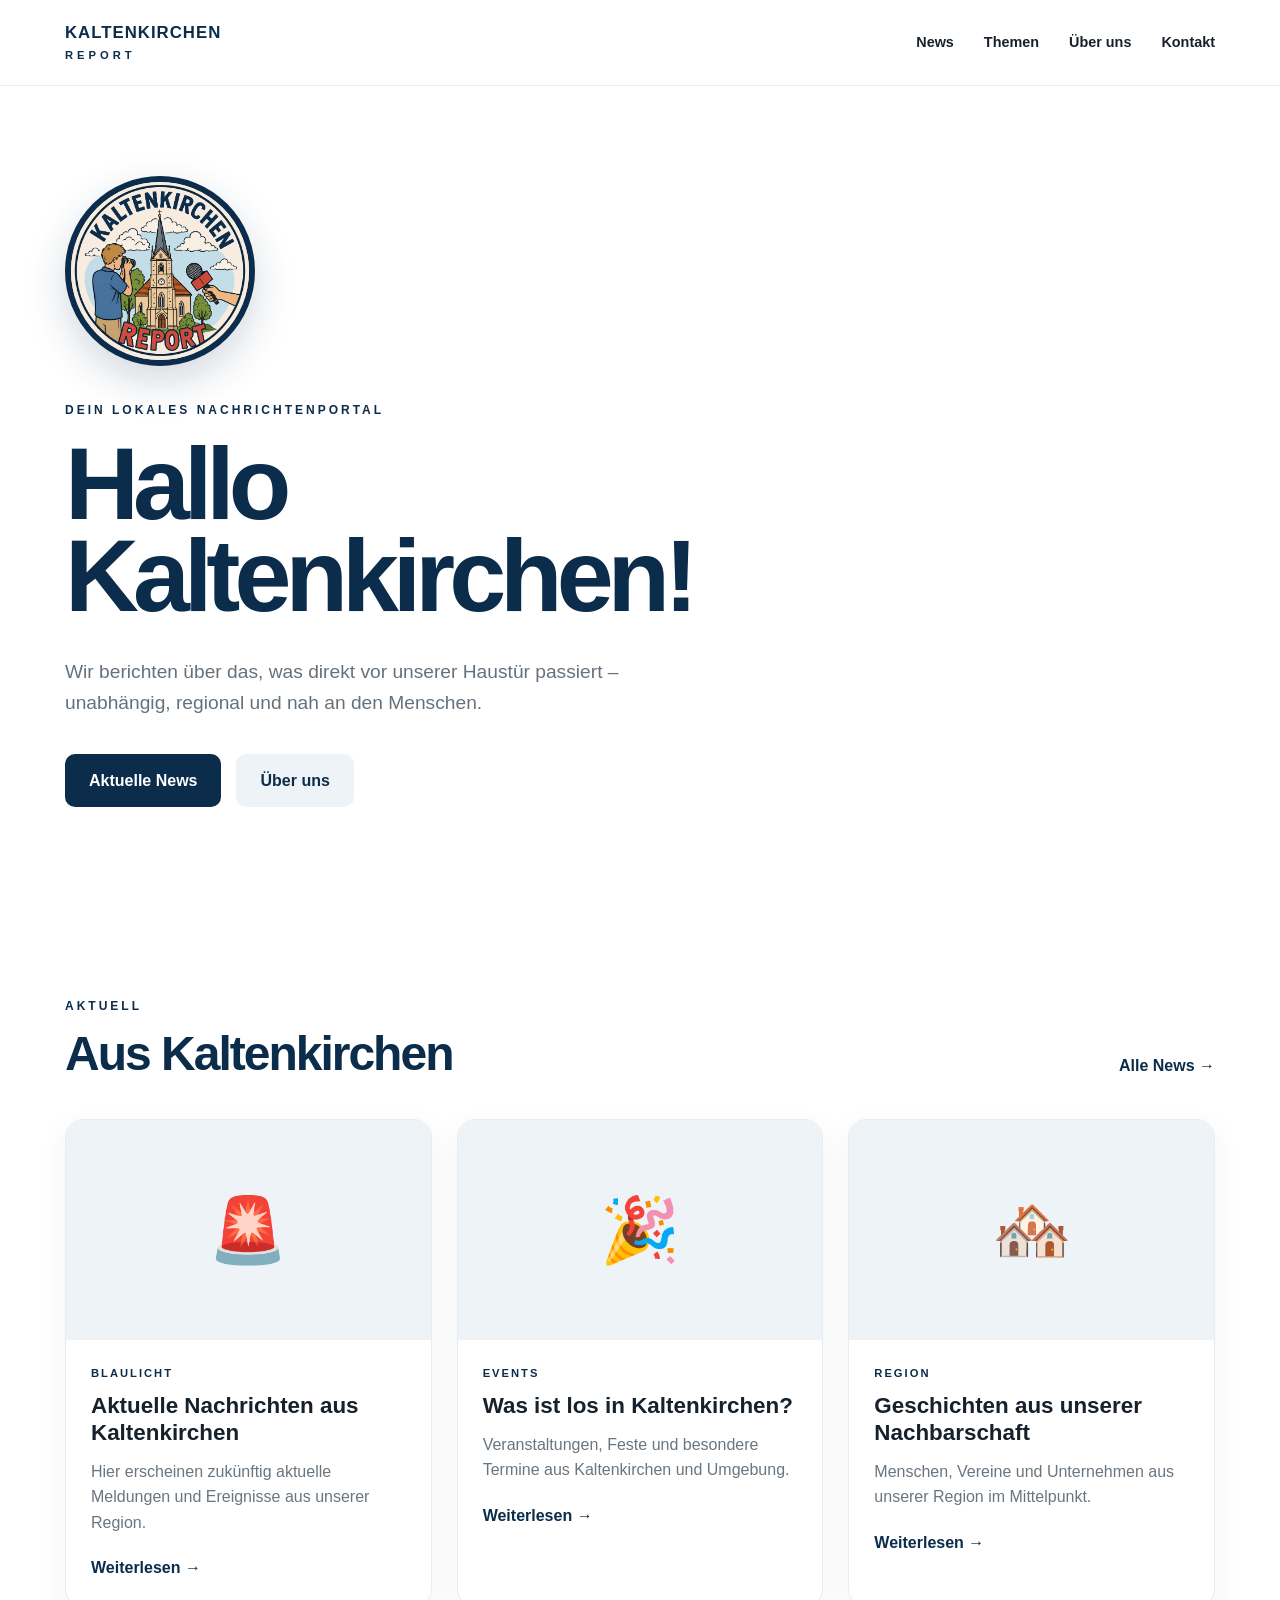
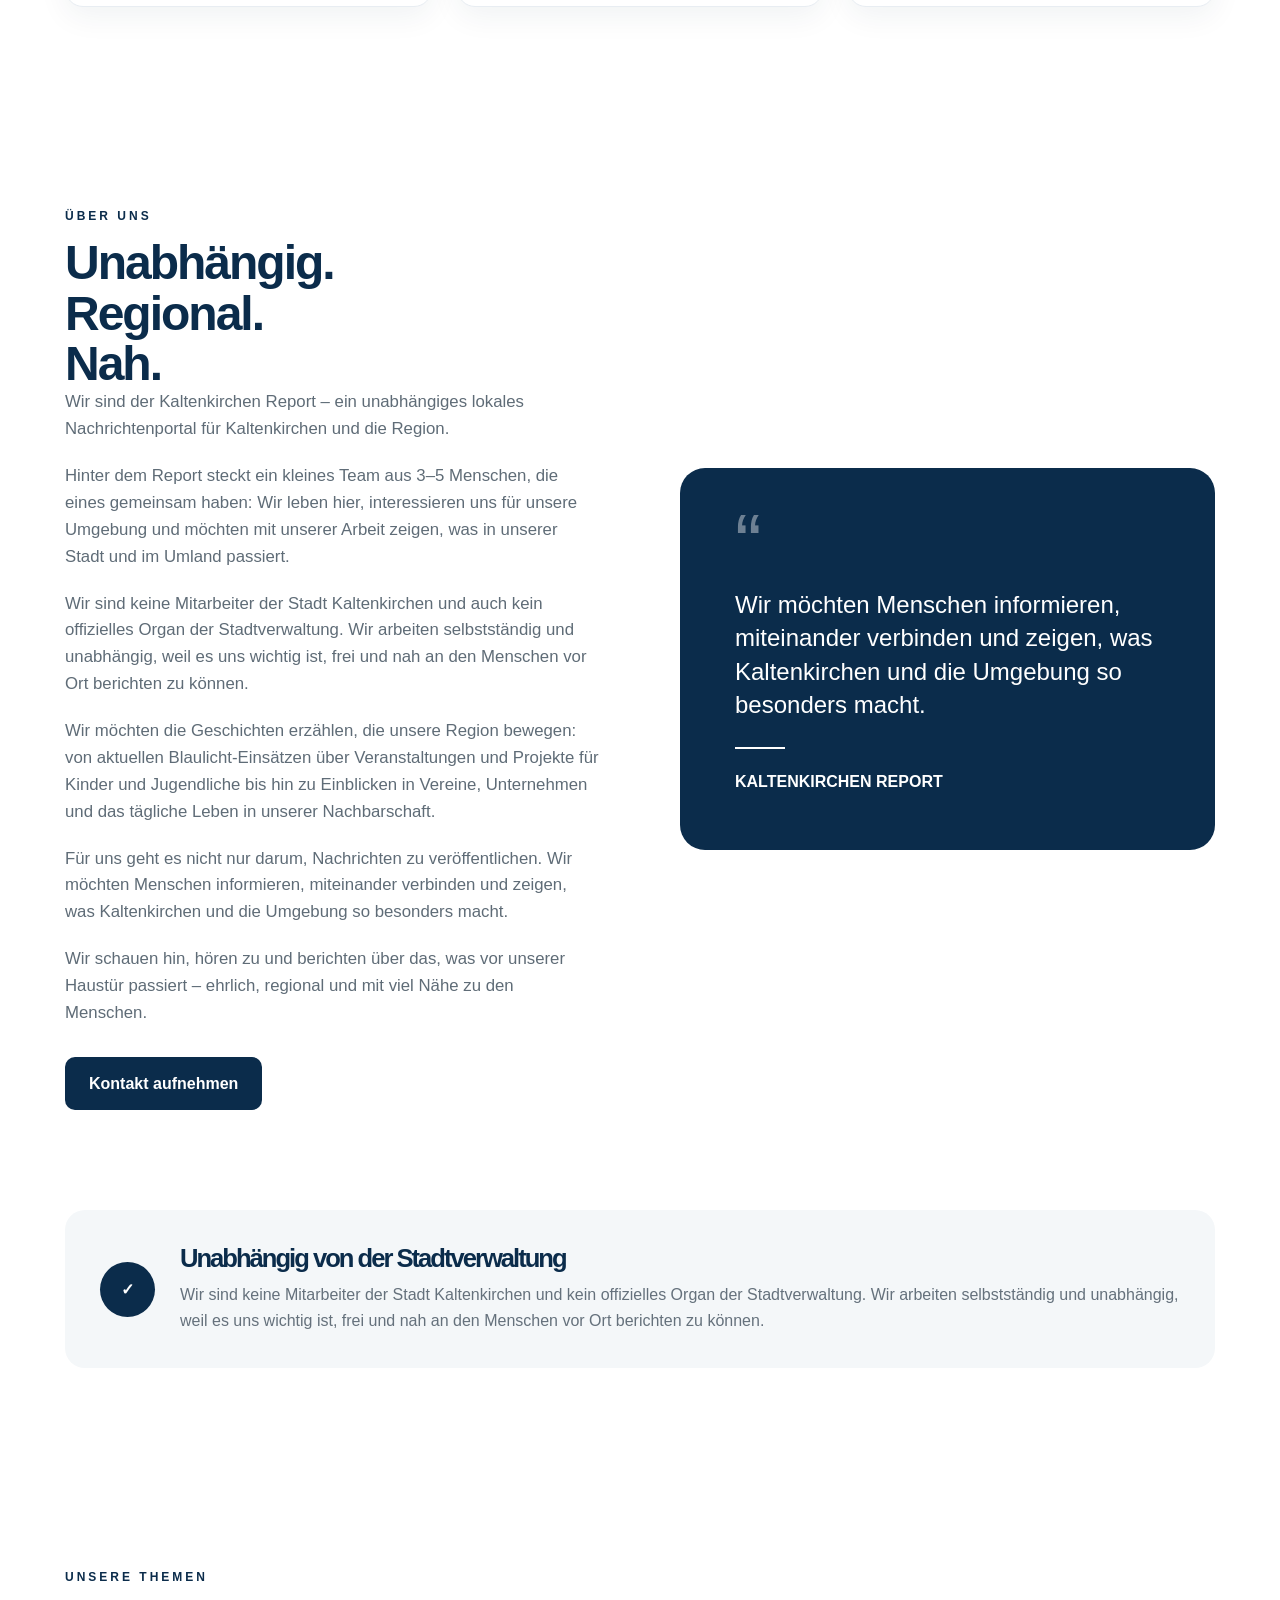
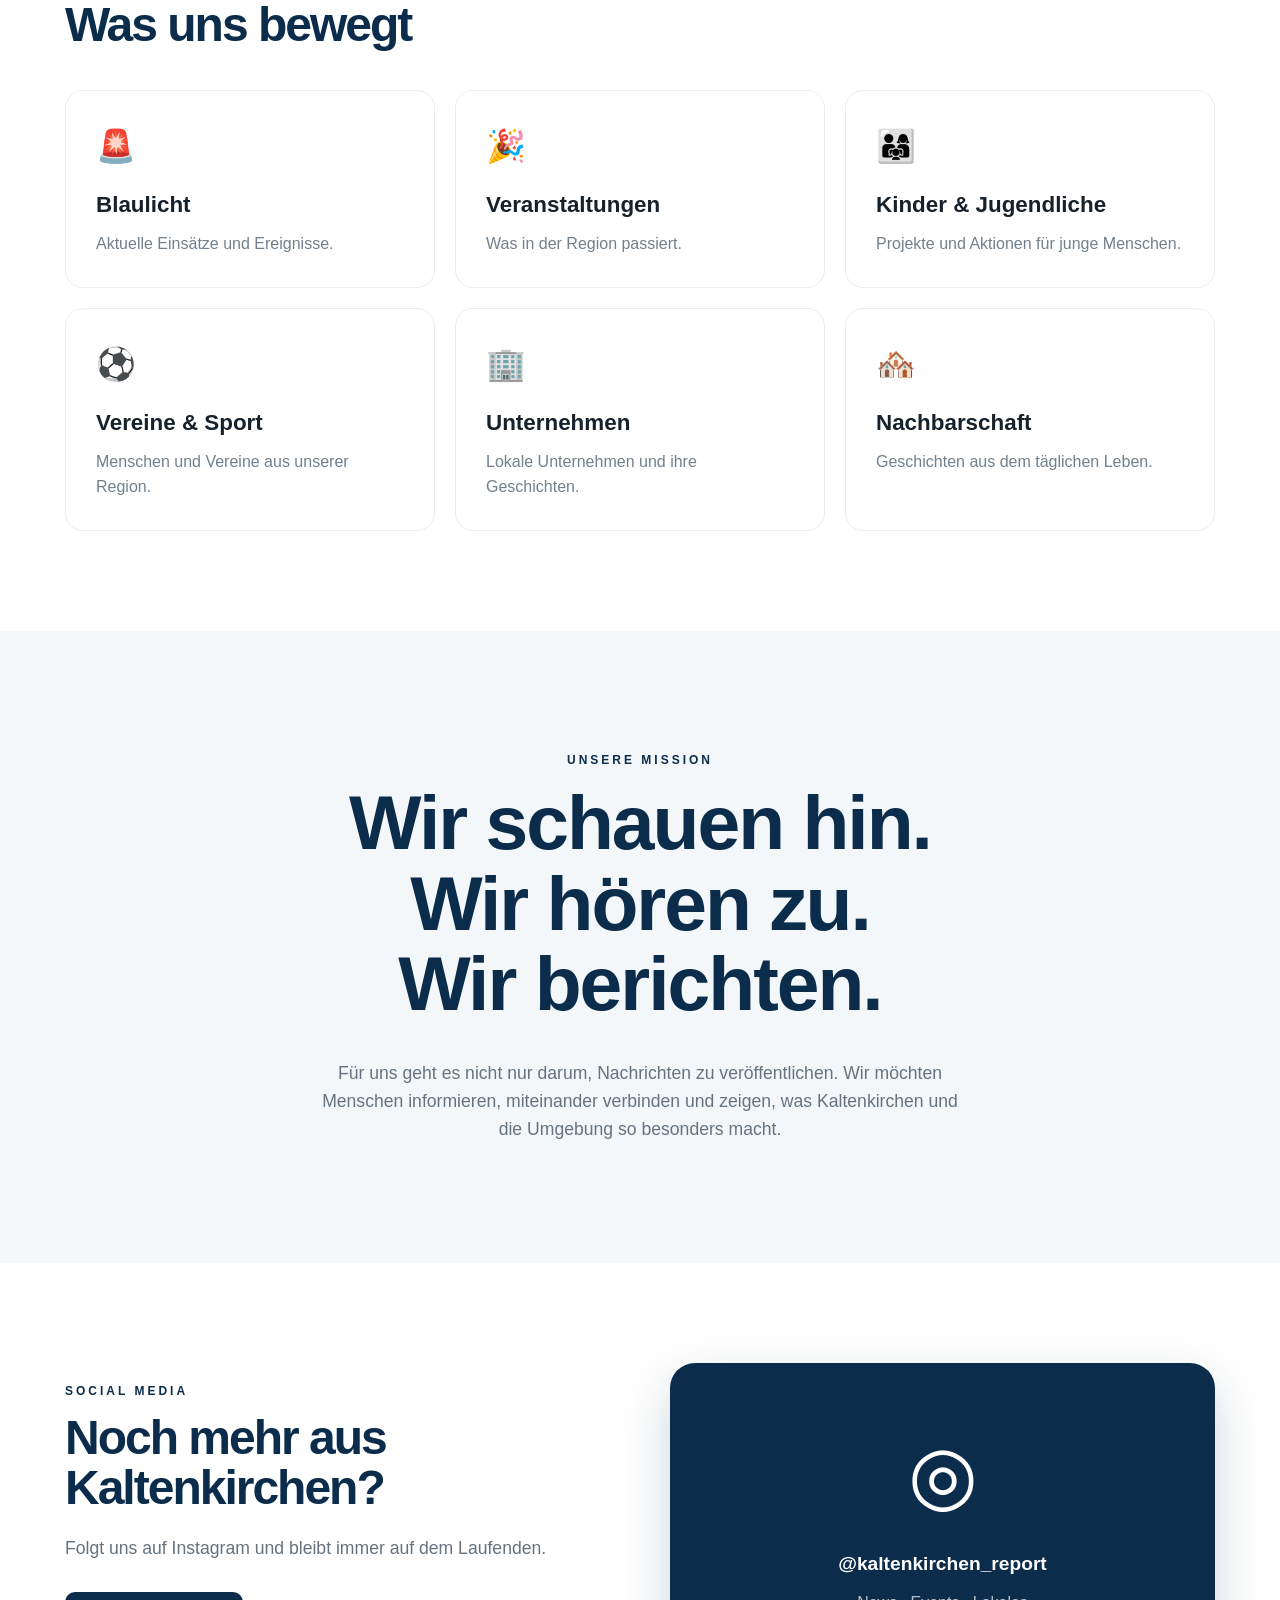
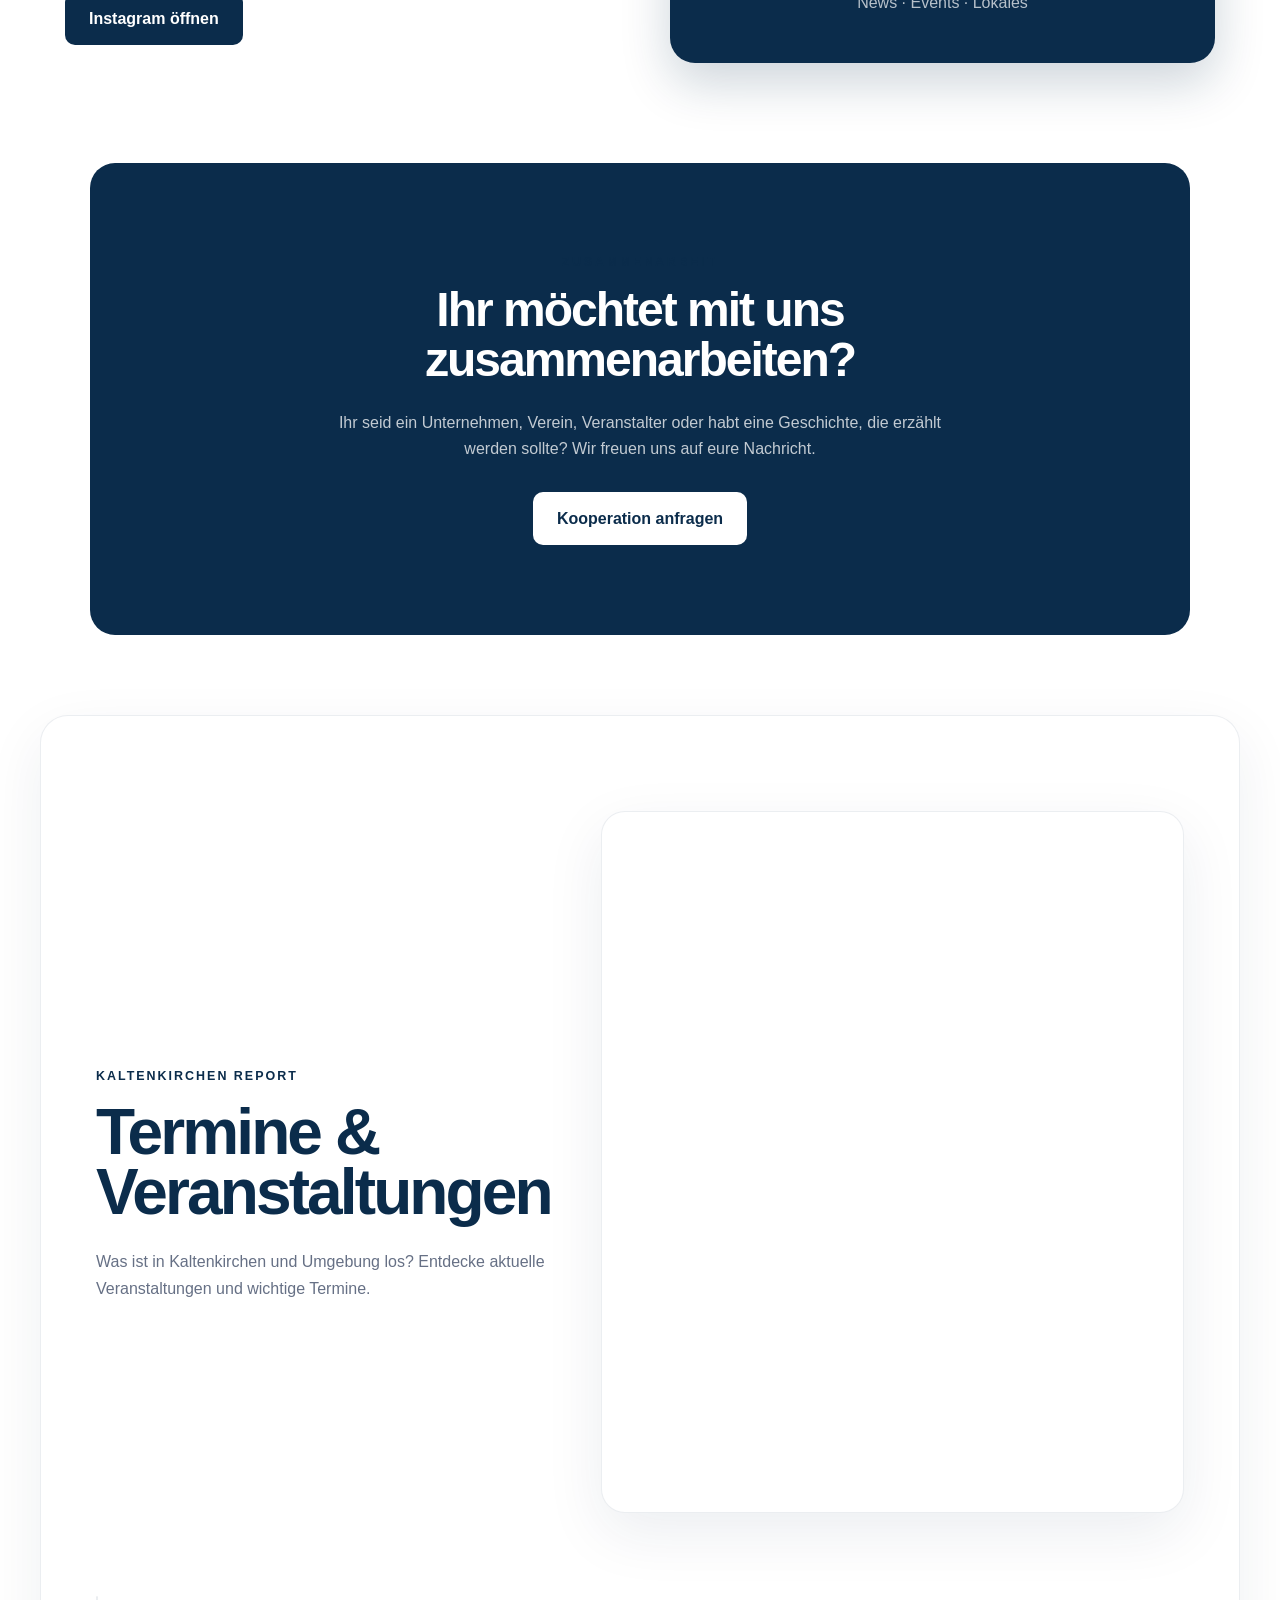
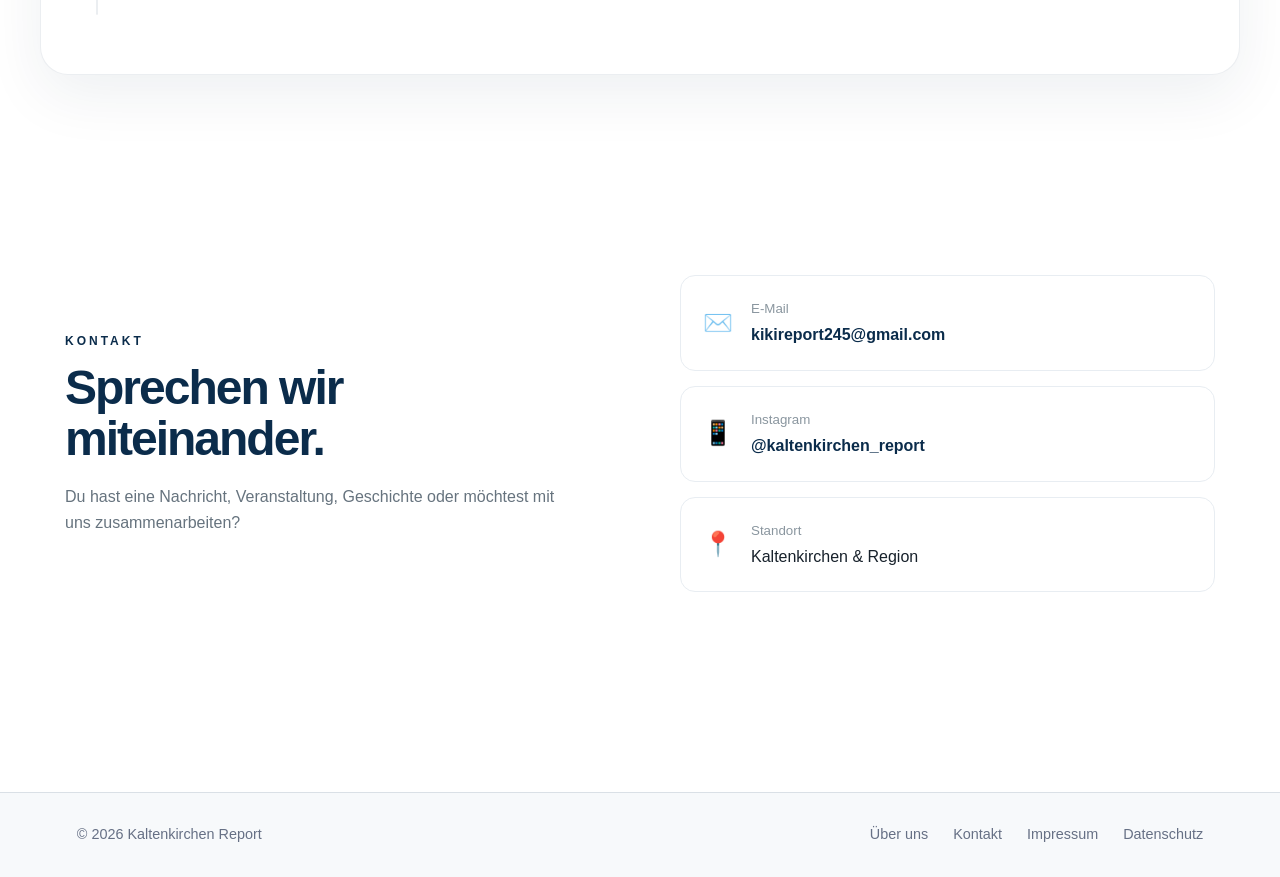
==== commit ea509a06: "Add files via upload" ====
--- a/index.html
+++ b/index.html
@@ -87,7 +87,7 @@
 <div class="hero-image">
 
                 <img
-                    src="Bilder/Logo.png"
+                    src="Logo.png"
                     alt="Kaltenkirchen Report"
                 >
 
@@ -806,6 +806,43 @@
 
         </section>
 
+<!-- =====================================
+     Kalender / Termine
+===================================== -->
+
+<section class="calendar-section">
+
+    <div class="calendar-header">
+
+        <div>
+            <span class="section-kicker">KALTENKIRCHEN REPORT</span>
+
+            <h2>
+                Termine &<br>
+                Veranstaltungen
+            </h2>
+
+            <p>
+                Was ist in Kaltenkirchen und Umgebung los?
+                Entdecke aktuelle Veranstaltungen und wichtige Termine.
+            </p>
+        </div>
+
+        <a
+            <div class="google-calendar">
+    <iframe
+        src="https://calendar.google.com/calendar/embed?src=06bf9900ce4c6b9163f921cbab9b6146883cb8df0ff4172ebf00a5e8028ef46d%40group.calendar.google.com&ctz=Europe%2FBerlin"
+        frameborder="0"
+        scrolling="no"
+        title="Kaltenkirchen Report Veranstaltungskalender">
+    </iframe>
+</div>
+
+        </a>
+
+    </div>
+
+</section>
 
 
         <!-- =====================================
@@ -960,8 +997,8 @@
         <div class="footer-links">
             <a href="ueber-uns.html">Über uns</a>
             <a href="kontakt.html">Kontakt</a>
-            <a href="Rechtliches/impressum.html">Impressum</a>
-            <a href="Rechtliches/datenschutz.html">Datenschutz</a>
+            <a href="impressum.html">Impressum</a>
+            <a href="datenschutz.html">Datenschutz</a>
         </div>
 
     </div>
--- a/Kaltenkirchen_report.css
+++ b/Kaltenkirchen_report.css
@@ -1378,4 +1378,234 @@
 
     }
 
+}
+
+/* =========================================
+   KALENDER / TERMINE
+   ========================================= */
+
+.calendar-section {
+    width: 100%;
+    max-width: 1200px;
+
+    margin: 80px auto;
+
+    padding: 55px;
+
+    background: #ffffff;
+
+    border: 1px solid rgba(11, 44, 75, 0.08);
+
+    border-radius: 28px;
+
+    box-shadow:
+        0 20px 60px rgba(11, 44, 75, 0.07);
+}
+
+
+/* Kopfbereich */
+
+.calendar-header {
+    display: flex;
+
+    align-items: center;
+
+    justify-content: space-between;
+
+    gap: 50px;
+}
+
+
+/* Kleine Überschrift */
+
+.section-kicker {
+    display: inline-block;
+
+    margin-bottom: 15px;
+
+    color: #0b2c4b;
+
+    font-size: 0.78rem;
+
+    font-weight: 800;
+
+    letter-spacing: 0.16em;
+}
+
+
+/* Große Überschrift */
+
+.calendar-header h2 {
+    margin: 0;
+
+    color: #0b2c4b;
+
+    font-size: clamp(2.5rem, 5vw, 4.5rem);
+
+    line-height: 0.95;
+
+    letter-spacing: -0.045em;
+}
+
+
+/* Beschreibung */
+
+.calendar-header p {
+    max-width: 600px;
+
+    margin: 25px 0 0;
+
+    color: #667085;
+
+    font-size: 1rem;
+
+    line-height: 1.7;
+}
+
+
+/* Kalender-Button */
+
+.calendar-button {
+
+    display: inline-flex;
+
+    align-items: center;
+
+    justify-content: center;
+
+    gap: 10px;
+
+    flex-shrink: 0;
+
+    padding: 16px 24px;
+
+    background: #0b2c4b;
+
+    color: #ffffff;
+
+    text-decoration: none;
+
+    border-radius: 14px;
+
+    font-size: 0.95rem;
+
+    font-weight: 700;
+
+    box-shadow:
+        0 10px 25px rgba(11, 44, 75, 0.18);
+
+    transition:
+        transform 0.2s ease,
+        box-shadow 0.2s ease,
+        background 0.2s ease;
+}
+
+
+/* Hover */
+
+.calendar-button:hover {
+
+    background: #123f67;
+
+    transform: translateY(-3px);
+
+    box-shadow:
+        0 15px 30px rgba(11, 44, 75, 0.22);
+}
+
+
+/* Kalender-Icon */
+
+.calendar-button span {
+
+    font-size: 1.15rem;
+
+}
+
+
+/* =========================================
+   MOBILE
+   ========================================= */
+
+@media (max-width: 700px) {
+
+    .calendar-section {
+
+        margin: 55px auto;
+
+        padding: 35px 25px;
+
+        border-radius: 22px;
+    }
+
+
+    .calendar-header {
+
+        flex-direction: column;
+
+        align-items: flex-start;
+
+        gap: 30px;
+    }
+
+
+    .calendar-header h2 {
+
+        font-size: 3rem;
+    }
+
+
+    .calendar-button {
+
+        width: 100%;
+    }
+
+}
+/* =========================================
+   GOOGLE KALENDER
+   ========================================= */
+
+.google-calendar {
+    width: 100%;
+    max-width: 1100px;
+
+    margin: 40px auto 80px;
+
+    background: #ffffff;
+
+    border-radius: 24px;
+
+    overflow: hidden;
+
+    border: 1px solid rgba(11, 44, 75, 0.08);
+
+    box-shadow:
+        0 20px 60px rgba(11, 44, 75, 0.08);
+}
+
+.google-calendar iframe {
+    display: block;
+
+    width: 100%;
+
+    height: 700px;
+
+    border: 0;
+}
+
+
+/* Handy */
+
+@media (max-width: 700px) {
+
+    .google-calendar {
+        margin: 30px auto 60px;
+
+        border-radius: 18px;
+    }
+
+    .google-calendar iframe {
+        height: 650px;
+    }
+
 }
